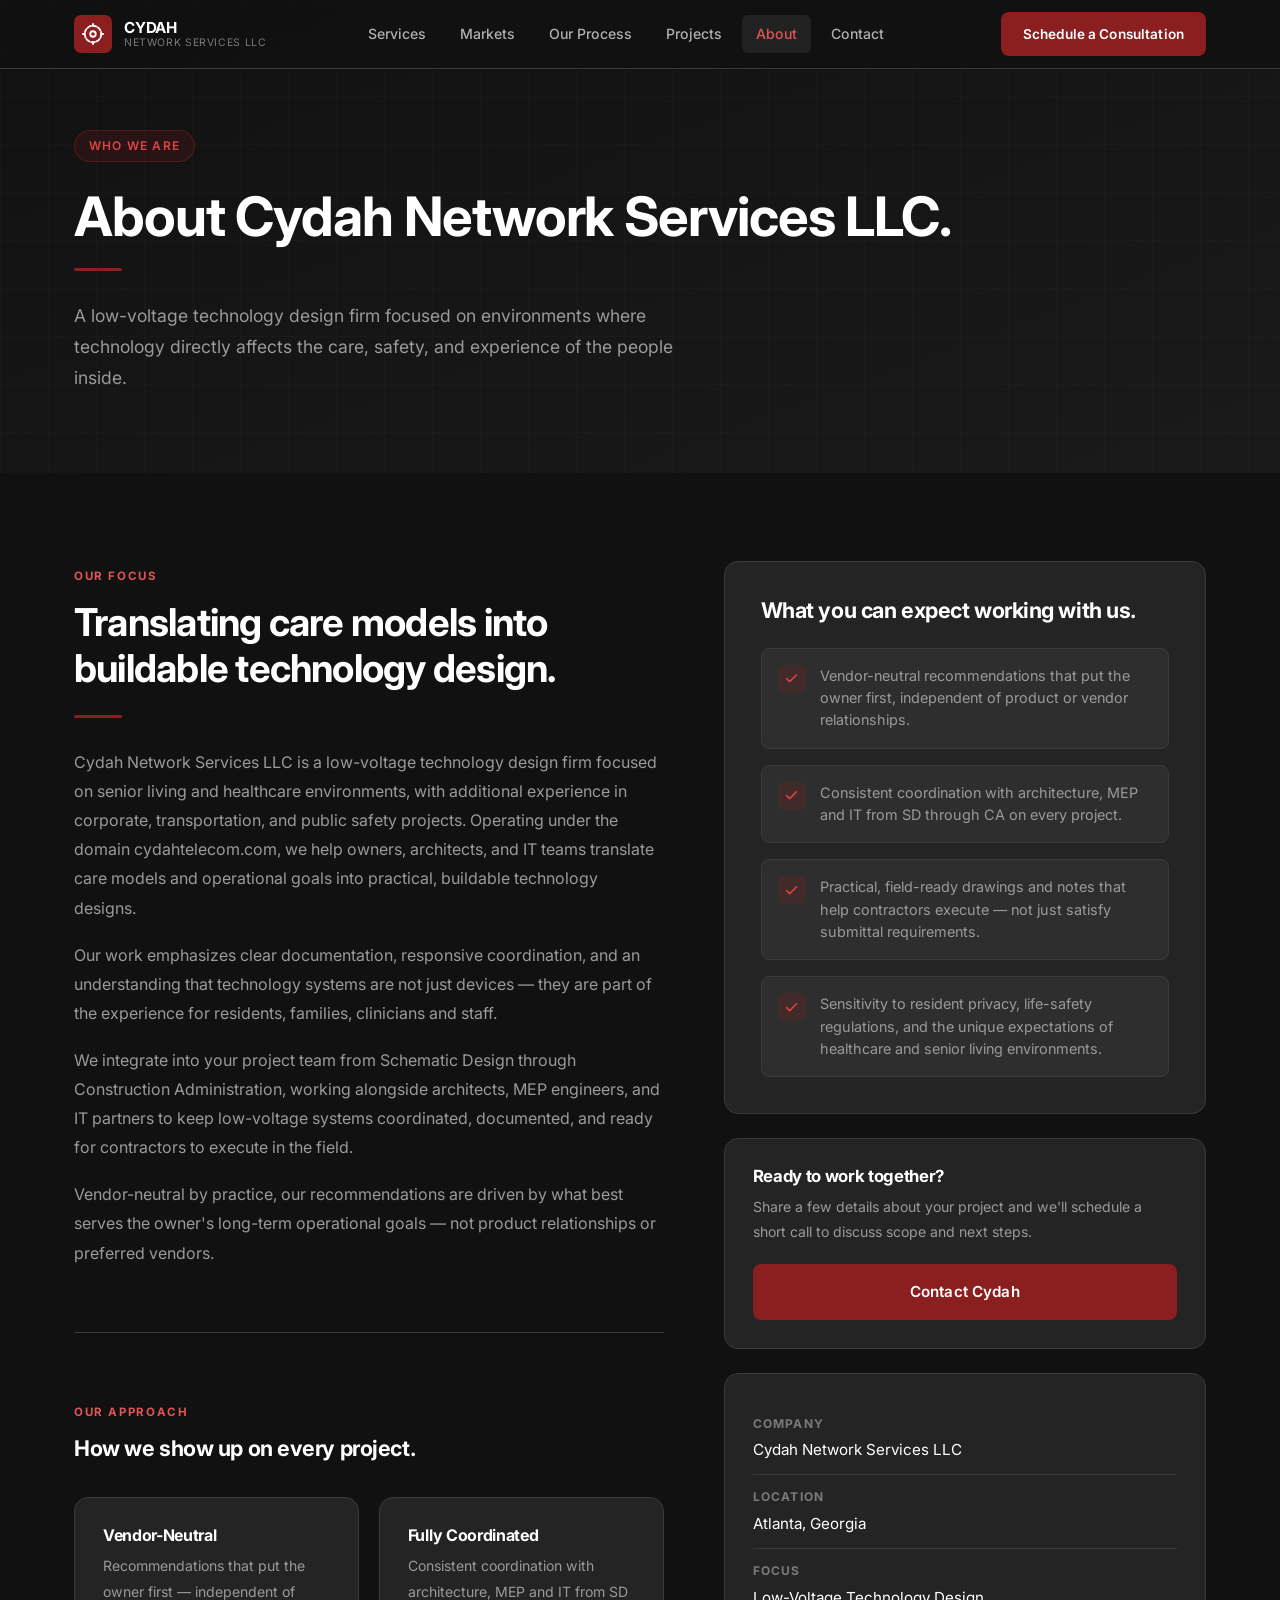
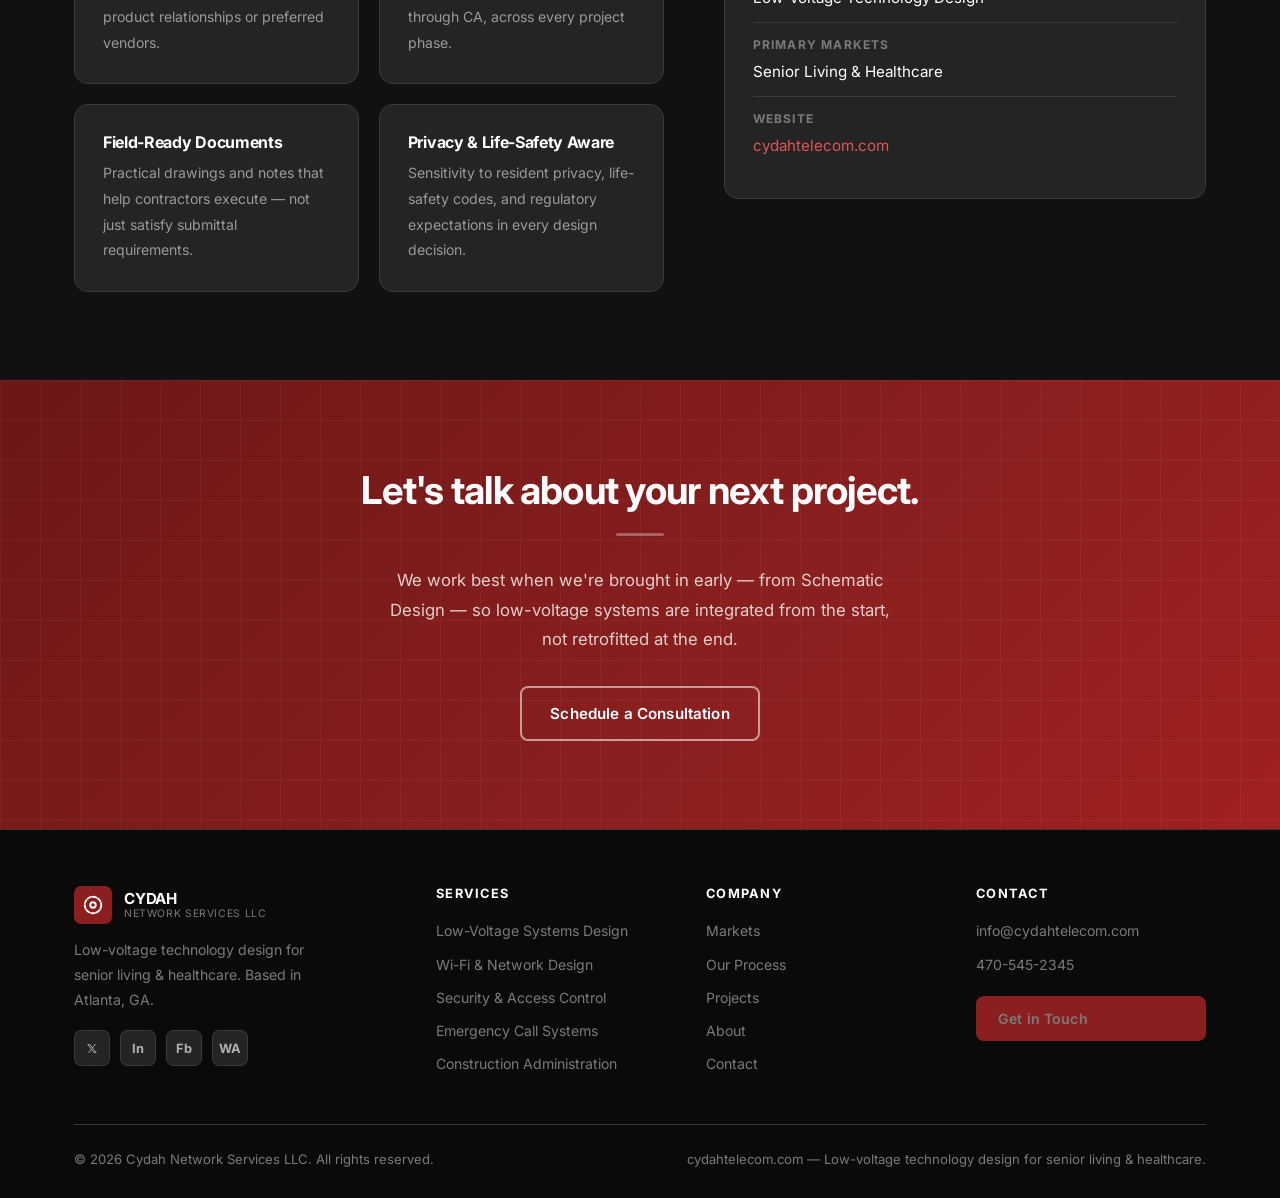
==== about.html @ 2c113356 "about page" ====
<!DOCTYPE html>
<html lang="en">
<head>
  <meta charset="UTF-8" />
  <meta name="viewport" content="width=device-width, initial-scale=1.0" />
  <title>About — Cydah Network Services LLC</title>
  <meta name="description" content="About Cydah Network Services LLC — a low-voltage technology design firm focused on senior living and healthcare environments, based in Atlanta, Georgia." />
  <link rel="preconnect" href="https://fonts.googleapis.com" />
  <link rel="preconnect" href="https://fonts.gstatic.com" crossorigin />
  <link href="https://fonts.googleapis.com/css2?family=Inter:wght@400;500;600;700;800&display=swap" rel="stylesheet" />
  <link rel="stylesheet" href="styles.css" />
  <style>
    .fade-in { opacity: 0; transform: translateY(18px); transition: opacity .55s ease, transform .55s ease; }
    .fade-in.visible { opacity: 1; transform: translateY(0); }
    .about-layout { display: grid; grid-template-columns: 1.1fr 0.9fr; gap: 60px; align-items: flex-start; }
    @media (max-width: 900px) { .about-layout { grid-template-columns: 1fr; gap: 40px; } }
    .about-body p + p { margin-top: 18px; }
    .about-body p { font-size: 1rem; line-height: 1.82; }
    .values-section { margin-top: 64px; padding-top: 64px; border-top: 1px solid var(--border); }
    .values-grid { display: grid; grid-template-columns: repeat(2, 1fr); gap: 20px; margin-top: 36px; }
    @media (max-width: 640px) { .values-grid { grid-template-columns: 1fr; } }
    .value-card {
      background: var(--surface);
      border: 1px solid var(--border);
      border-radius: var(--radius-lg);
      padding: 28px;
      transition: border-color var(--transition);
    }
    .value-card:hover { border-color: rgba(139,31,31,.45); }
    .value-card h4 { color: var(--white); margin-bottom: 8px; font-size: 1rem; }
    .value-card p { font-size: .88rem; }
  </style>
</head>
<body>

<!-- ═══════════════════════════════ NAV ═══════════════════════════════ -->
<nav class="nav">
  <div class="nav-inner">
    <a href="index.html" class="nav-logo">
      <div class="logo-icon">
        <svg viewBox="0 0 24 24" fill="none" stroke="#fff" stroke-width="2" stroke-linecap="round" stroke-linejoin="round">
          <circle cx="12" cy="12" r="3"/>
          <circle cx="12" cy="12" r="9" stroke-dasharray="4 2"/>
          <line x1="12" y1="3" x2="12" y2="1"/>
          <line x1="12" y1="23" x2="12" y2="21"/>
          <line x1="3" y1="12" x2="1" y2="12"/>
          <line x1="23" y1="12" x2="21" y2="12"/>
        </svg>
      </div>
      <div class="logo-text">
        <span class="logo-name">CYDAH</span>
        <span class="logo-sub">Network Services LLC</span>
      </div>
    </a>
    <div class="nav-links">
      <a href="services.html">Services</a>
      <a href="markets.html">Markets</a>
      <a href="process.html">Our Process</a>
      <a href="projects.html">Projects</a>
      <a href="about.html" class="active">About</a>
      <a href="contact.html">Contact</a>
    </div>
    <a href="contact.html" class="btn btn-primary btn-sm nav-cta">Schedule a Consultation</a>
    <button class="hamburger" aria-label="Toggle menu">
      <span></span><span></span><span></span>
    </button>
  </div>
  <div class="mobile-menu">
    <a href="services.html">Services</a>
    <a href="markets.html">Markets</a>
    <a href="process.html">Our Process</a>
    <a href="projects.html">Projects</a>
    <a href="about.html">About</a>
    <a href="contact.html">Contact</a>
    <a href="contact.html" class="btn btn-primary">Schedule a Consultation</a>
  </div>
</nav>

<!-- ═══════════════════════════════ PAGE HERO ═════════════════════════ -->
<section class="page-hero">
  <div class="bg-grid"></div>
  <div class="container">
    <span class="badge">Who We Are</span>
    <h1>About Cydah Network Services LLC.</h1>
    <div class="divider"></div>
    <p>A low-voltage technology design firm focused on environments where technology directly affects the care, safety, and experience of the people inside.</p>
  </div>
</section>

<!-- ═══════════════════════════════ ABOUT CONTENT ════════════════════ -->
<section class="section">
  <div class="container">
    <div class="about-layout">

      <!-- Left: body text -->
      <div class="about-body fade-in">
        <span class="section-label" style="margin-bottom: 14px; display: inline-block;">Our Focus</span>
        <h2 style="color: var(--white); margin-bottom: 24px;">Translating care models into buildable technology design.</h2>
        <div class="divider"></div>
        <p>Cydah Network Services LLC is a low-voltage technology design firm focused on senior living and healthcare environments, with additional experience in corporate, transportation, and public safety projects. Operating under the domain cydahtelecom.com, we help owners, architects, and IT teams translate care models and operational goals into practical, buildable technology designs.</p>
        <p>Our work emphasizes clear documentation, responsive coordination, and an understanding that technology systems are not just devices — they are part of the experience for residents, families, clinicians and staff.</p>
        <p>We integrate into your project team from Schematic Design through Construction Administration, working alongside architects, MEP engineers, and IT partners to keep low-voltage systems coordinated, documented, and ready for contractors to execute in the field.</p>
        <p>Vendor-neutral by practice, our recommendations are driven by what best serves the owner's long-term operational goals — not product relationships or preferred vendors.</p>

        <div class="values-section">
          <span class="section-label" style="display: inline-block; margin-bottom: 14px;">Our Approach</span>
          <h3 style="color: var(--white); margin-bottom: 4px;">How we show up on every project.</h3>
          <div class="values-grid">
            <div class="value-card">
              <h4>Vendor-Neutral</h4>
              <p>Recommendations that put the owner first — independent of product relationships or preferred vendors.</p>
            </div>
            <div class="value-card">
              <h4>Fully Coordinated</h4>
              <p>Consistent coordination with architecture, MEP and IT from SD through CA, across every project phase.</p>
            </div>
            <div class="value-card">
              <h4>Field-Ready Documents</h4>
              <p>Practical drawings and notes that help contractors execute — not just satisfy submittal requirements.</p>
            </div>
            <div class="value-card">
              <h4>Privacy &amp; Life-Safety Aware</h4>
              <p>Sensitivity to resident privacy, life-safety codes, and regulatory expectations in every design decision.</p>
            </div>
          </div>
        </div>
      </div>

      <!-- Right: panel -->
      <div class="fade-in">
        <div class="info-panel">
          <h3>What you can expect working with us.</h3>
          <div class="expect-list">
            <div class="expect-item">
              <div class="check">
                <svg viewBox="0 0 24 24" fill="none" stroke-width="2.5" stroke-linecap="round" stroke-linejoin="round">
                  <polyline points="20 6 9 17 4 12"/>
                </svg>
              </div>
              <p>Vendor-neutral recommendations that put the owner first, independent of product or vendor relationships.</p>
            </div>
            <div class="expect-item">
              <div class="check">
                <svg viewBox="0 0 24 24" fill="none" stroke-width="2.5" stroke-linecap="round" stroke-linejoin="round">
                  <polyline points="20 6 9 17 4 12"/>
                </svg>
              </div>
              <p>Consistent coordination with architecture, MEP and IT from SD through CA on every project.</p>
            </div>
            <div class="expect-item">
              <div class="check">
                <svg viewBox="0 0 24 24" fill="none" stroke-width="2.5" stroke-linecap="round" stroke-linejoin="round">
                  <polyline points="20 6 9 17 4 12"/>
                </svg>
              </div>
              <p>Practical, field-ready drawings and notes that help contractors execute — not just satisfy submittal requirements.</p>
            </div>
            <div class="expect-item">
              <div class="check">
                <svg viewBox="0 0 24 24" fill="none" stroke-width="2.5" stroke-linecap="round" stroke-linejoin="round">
                  <polyline points="20 6 9 17 4 12"/>
                </svg>
              </div>
              <p>Sensitivity to resident privacy, life-safety regulations, and the unique expectations of healthcare and senior living environments.</p>
            </div>
          </div>
        </div>

        <div style="margin-top: 24px; background: var(--surface); border: 1px solid var(--border); border-radius: var(--radius-lg); padding: 28px;">
          <h3 style="color: var(--white); margin-bottom: 8px; font-size: 1.05rem;">Ready to work together?</h3>
          <p style="font-size: .88rem; margin-bottom: 20px;">Share a few details about your project and we'll schedule a short call to discuss scope and next steps.</p>
          <a href="contact.html" class="btn btn-primary" style="width: 100%; justify-content: center;">Contact Cydah</a>
        </div>

        <div style="margin-top: 24px; background: var(--surface); border: 1px solid var(--border); border-radius: var(--radius-lg); padding: 28px;">
          <div class="info-item" style="padding: 12px 0; border-bottom: 1px solid var(--border);">
            <div class="label">Company</div>
            <div class="value">Cydah Network Services LLC</div>
          </div>
          <div class="info-item" style="padding: 12px 0; border-bottom: 1px solid var(--border);">
            <div class="label">Location</div>
            <div class="value">Atlanta, Georgia</div>
          </div>
          <div class="info-item" style="padding: 12px 0; border-bottom: 1px solid var(--border);">
            <div class="label">Focus</div>
            <div class="value">Low-Voltage Technology Design</div>
          </div>
          <div class="info-item" style="padding: 12px 0; border-bottom: 1px solid var(--border);">
            <div class="label">Primary Markets</div>
            <div class="value">Senior Living &amp; Healthcare</div>
          </div>
          <div class="info-item" style="padding: 12px 0;">
            <div class="label">Website</div>
            <div class="value"><a href="https://cydahtelecom.com" style="color: #e05555;">cydahtelecom.com</a></div>
          </div>
        </div>
      </div>

    </div>
  </div>
</section>

<!-- ═══════════════════════════════ CTA BANNER ════════════════════════ -->
<section class="section cta-banner">
  <div class="container text-center">
    <h2>Let's talk about your next project.</h2>
    <div class="divider divider-center" style="background: rgba(255,255,255,.3);"></div>
    <p style="max-width: 520px; margin: 0 auto 32px; font-size: 1.05rem;">We work best when we're brought in early — from Schematic Design — so low-voltage systems are integrated from the start, not retrofitted at the end.</p>
    <a href="contact.html" class="btn btn-outline-red">Schedule a Consultation</a>
  </div>
</section>

<!-- ═══════════════════════════════ FOOTER ════════════════════════════ -->
<footer class="footer">
  <div class="container">
    <div class="footer-grid">
      <div class="footer-brand">
        <a href="index.html" class="nav-logo">
          <div class="logo-icon">
            <svg viewBox="0 0 24 24" fill="none" stroke="#fff" stroke-width="2" stroke-linecap="round" stroke-linejoin="round">
              <circle cx="12" cy="12" r="3"/>
              <circle cx="12" cy="12" r="9" stroke-dasharray="4 2"/>
            </svg>
          </div>
          <div class="logo-text">
            <span class="logo-name">CYDAH</span>
            <span class="logo-sub">Network Services LLC</span>
          </div>
        </a>
        <p>Low-voltage technology design for senior living &amp; healthcare. Based in Atlanta, GA.</p>
        <div class="social-links" style="margin-top: 18px;">
          <a href="#" aria-label="Twitter">&#120143;</a>
          <a href="#" aria-label="Instagram">In</a>
          <a href="#" aria-label="Facebook">Fb</a>
          <a href="https://wa.me/14705452345" aria-label="WhatsApp">WA</a>
        </div>
      </div>
      <div>
        <h4>Services</h4>
        <div class="footer-links">
          <a href="services.html">Low-Voltage Systems Design</a>
          <a href="services.html">Wi-Fi &amp; Network Design</a>
          <a href="services.html">Security &amp; Access Control</a>
          <a href="services.html">Emergency Call Systems</a>
          <a href="services.html">Construction Administration</a>
        </div>
      </div>
      <div>
        <h4>Company</h4>
        <div class="footer-links">
          <a href="markets.html">Markets</a>
          <a href="process.html">Our Process</a>
          <a href="projects.html">Projects</a>
          <a href="about.html">About</a>
          <a href="contact.html">Contact</a>
        </div>
      </div>
      <div>
        <h4>Contact</h4>
        <div class="footer-contact-info">
          <a href="mailto:info@cydahtelecom.com">info@cydahtelecom.com</a>
          <a href="tel:+14705452345">470-545-2345</a>
          <a href="contact.html" class="btn btn-primary btn-sm" style="margin-top: 10px;">Get in Touch</a>
        </div>
      </div>
    </div>
    <div class="footer-bottom">
      <span>&copy; 2026 Cydah Network Services LLC. All rights reserved.</span>
      <span>cydahtelecom.com &mdash; Low-voltage technology design for senior living &amp; healthcare.</span>
    </div>
  </div>
</footer>

<script src="script.js"></script>
</body>
</html>
---- styles.css ----
/* ============================================================
   CYDAH NETWORK SERVICES LLC — Global Styles
   ============================================================ */

:root {
  --red:       #8B1F1F;
  --red-light: #a82424;
  --red-dark:  #6b1717;
  --charcoal:  #1a1a1a;
  --dark:      #111111;
  --mid:       #2e2e2e;
  --surface:   #242424;
  --border:    #3a3a3a;
  --white:     #ffffff;
  --offwhite:  #f5f5f5;
  --gray-100:  #e8e8e8;
  --gray-300:  #b0b0b0;
  --gray-500:  #7a7a7a;
  --text:      #e8e8e8;
  --text-muted:#9a9a9a;
  --radius:    8px;
  --radius-lg: 14px;
  --shadow:    0 4px 24px rgba(0,0,0,.45);
  --shadow-sm: 0 2px 10px rgba(0,0,0,.3);
  --transition: 0.22s ease;
}

*, *::before, *::after { box-sizing: border-box; margin: 0; padding: 0; }

html { scroll-behavior: smooth; }

body {
  font-family: 'Inter', 'Segoe UI', system-ui, -apple-system, sans-serif;
  background: var(--dark);
  color: var(--text);
  line-height: 1.65;
  font-size: 16px;
}

img { max-width: 100%; display: block; }
a { color: inherit; text-decoration: none; }
ul { list-style: none; }

/* ── Typography ─────────────────────────────────────────── */
h1, h2, h3, h4 {
  line-height: 1.18;
  font-weight: 700;
  letter-spacing: -0.02em;
}
h1 { font-size: clamp(2rem, 4.5vw, 3.4rem); }
h2 { font-size: clamp(1.6rem, 3vw, 2.4rem); }
h3 { font-size: clamp(1.1rem, 2vw, 1.35rem); }
h4 { font-size: 1rem; }
p  { color: var(--text-muted); line-height: 1.75; }

/* ── Layout Utilities ───────────────────────────────────── */
.container {
  max-width: 1180px;
  margin: 0 auto;
  padding: 0 24px;
}
.section { padding: 88px 0; }
.section-sm { padding: 56px 0; }

.grid-2 { display: grid; grid-template-columns: 1fr 1fr; gap: 28px; }
.grid-3 { display: grid; grid-template-columns: repeat(3, 1fr); gap: 24px; }
.grid-4 { display: grid; grid-template-columns: repeat(4, 1fr); gap: 24px; }

.text-center { text-align: center; }
.text-red    { color: var(--red-light); }

/* ── Badge / Label ──────────────────────────────────────── */
.badge {
  display: inline-block;
  background: rgba(139,31,31,.18);
  border: 1px solid rgba(139,31,31,.45);
  color: #d44;
  font-size: .75rem;
  font-weight: 600;
  letter-spacing: .1em;
  text-transform: uppercase;
  padding: 5px 14px;
  border-radius: 100px;
  margin-bottom: 22px;
}

/* ── Buttons ────────────────────────────────────────────── */
.btn {
  display: inline-flex;
  align-items: center;
  gap: 8px;
  padding: 13px 28px;
  border-radius: var(--radius);
  font-size: .95rem;
  font-weight: 600;
  letter-spacing: .01em;
  cursor: pointer;
  border: 2px solid transparent;
  transition: all var(--transition);
  white-space: nowrap;
}
.btn-primary {
  background: var(--red);
  color: var(--white);
  border-color: var(--red);
}
.btn-primary:hover {
  background: var(--red-light);
  border-color: var(--red-light);
  transform: translateY(-1px);
}
.btn-outline {
  background: transparent;
  color: var(--white);
  border-color: rgba(255,255,255,.4);
}
.btn-outline:hover {
  border-color: var(--white);
  background: rgba(255,255,255,.06);
  transform: translateY(-1px);
}
.btn-outline-red {
  background: transparent;
  color: var(--white);
  border-color: rgba(255,255,255,.55);
}
.btn-outline-red:hover {
  background: rgba(255,255,255,.1);
  border-color: var(--white);
}
.btn-sm {
  padding: 9px 20px;
  font-size: .85rem;
}

/* ── Navigation ─────────────────────────────────────────── */
.nav {
  position: fixed;
  top: 0; left: 0; right: 0;
  z-index: 1000;
  background: rgba(17,17,17,.95);
  backdrop-filter: blur(14px);
  border-bottom: 1px solid var(--border);
}
.nav-inner {
  display: flex;
  align-items: center;
  justify-content: space-between;
  height: 68px;
  max-width: 1180px;
  margin: 0 auto;
  padding: 0 24px;
}
.nav-logo {
  display: flex;
  align-items: center;
  gap: 12px;
  font-weight: 700;
  font-size: 1.1rem;
  letter-spacing: -0.01em;
  color: var(--white);
}
.nav-logo .logo-icon {
  width: 38px;
  height: 38px;
  background: var(--red);
  border-radius: 7px;
  display: flex;
  align-items: center;
  justify-content: center;
  flex-shrink: 0;
}
.nav-logo .logo-icon svg { width: 22px; height: 22px; }
.nav-logo .logo-text { display: flex; flex-direction: column; line-height: 1.1; }
.nav-logo .logo-name { font-size: .95rem; font-weight: 700; color: var(--white); }
.nav-logo .logo-sub  { font-size: .65rem; font-weight: 400; color: var(--gray-500); letter-spacing: .06em; text-transform: uppercase; }

.nav-links {
  display: flex;
  align-items: center;
  gap: 6px;
}
.nav-links a {
  padding: 7px 14px;
  border-radius: 6px;
  font-size: .88rem;
  font-weight: 500;
  color: var(--gray-300);
  transition: color var(--transition), background var(--transition);
}
.nav-links a:hover,
.nav-links a.active {
  color: var(--white);
  background: rgba(255,255,255,.07);
}
.nav-links a.active { color: #e05555; }

.nav-cta { margin-left: 16px; }

.hamburger {
  display: none;
  flex-direction: column;
  gap: 5px;
  cursor: pointer;
  padding: 6px;
  border-radius: 6px;
  border: none;
  background: transparent;
}
.hamburger span {
  display: block;
  width: 24px;
  height: 2px;
  background: var(--white);
  border-radius: 2px;
  transition: all .3s;
}
.hamburger.open span:nth-child(1) { transform: translateY(7px) rotate(45deg); }
.hamburger.open span:nth-child(2) { opacity: 0; }
.hamburger.open span:nth-child(3) { transform: translateY(-7px) rotate(-45deg); }

.mobile-menu {
  display: none;
  flex-direction: column;
  gap: 4px;
  padding: 16px 24px 20px;
  border-top: 1px solid var(--border);
  background: rgba(17,17,17,.98);
}
.mobile-menu a {
  display: block;
  padding: 11px 14px;
  border-radius: 7px;
  font-size: .95rem;
  font-weight: 500;
  color: var(--gray-300);
  transition: all var(--transition);
}
.mobile-menu a:hover { color: var(--white); background: rgba(255,255,255,.06); }
.mobile-menu .btn { margin-top: 10px; width: 100%; justify-content: center; }
.mobile-menu.open { display: flex; }

/* ── Hero (generic, used across pages) ─────────────────── */
.hero {
  padding-top: 68px;
  background: linear-gradient(165deg, #111 0%, #1c1c1c 55%, #0d0d0d 100%);
  overflow: hidden;
  position: relative;
}
.hero::before {
  content: '';
  position: absolute;
  inset: 0;
  background:
    radial-gradient(ellipse 60% 50% at 70% 40%, rgba(139,31,31,.12) 0%, transparent 70%),
    radial-gradient(ellipse 40% 60% at 10% 80%, rgba(139,31,31,.06) 0%, transparent 60%);
  pointer-events: none;
}

/* ── Grid Pattern Background ────────────────────────────── */
.bg-grid {
  position: absolute;
  inset: 0;
  background-image:
    linear-gradient(rgba(255,255,255,.03) 1px, transparent 1px),
    linear-gradient(90deg, rgba(255,255,255,.03) 1px, transparent 1px);
  background-size: 48px 48px;
  pointer-events: none;
}

/* ── Section Labels ─────────────────────────────────────── */
.section-label {
  display: inline-block;
  font-size: .72rem;
  font-weight: 700;
  letter-spacing: .14em;
  text-transform: uppercase;
  color: #e05555;
  margin-bottom: 14px;
}

/* ── Divider ────────────────────────────────────────────── */
.divider {
  width: 48px;
  height: 3px;
  background: var(--red);
  border-radius: 2px;
  margin: 20px 0 30px;
}
.divider-center { margin: 20px auto 30px; }

/* ── Cards ──────────────────────────────────────────────── */
.card {
  background: var(--surface);
  border: 1px solid var(--border);
  border-radius: var(--radius-lg);
  padding: 32px;
  transition: border-color var(--transition), transform var(--transition), box-shadow var(--transition);
}
.card:hover {
  border-color: rgba(139,31,31,.5);
  transform: translateY(-3px);
  box-shadow: var(--shadow);
}
.card-icon {
  width: 48px;
  height: 48px;
  background: rgba(139,31,31,.15);
  border-radius: 10px;
  display: flex;
  align-items: center;
  justify-content: center;
  margin-bottom: 20px;
}
.card-icon svg { width: 24px; height: 24px; stroke: #d44; }
.card h3 { color: var(--white); margin-bottom: 10px; }
.card p { font-size: .9rem; margin-bottom: 16px; }
.card ul { display: flex; flex-direction: column; gap: 7px; }
.card ul li {
  display: flex;
  align-items: flex-start;
  gap: 9px;
  font-size: .875rem;
  color: var(--text-muted);
}
.card ul li::before {
  content: '';
  width: 6px;
  height: 6px;
  background: var(--red);
  border-radius: 50%;
  flex-shrink: 0;
  margin-top: 7px;
}

/* Light-bg section */
.section-light { background: var(--offwhite); }
.section-light h2 { color: #111; }
.section-light h3 { color: #1a1a1a; }
.section-light p  { color: #555; }
.section-light .card {
  background: var(--white);
  border-color: #ddd;
  box-shadow: 0 2px 12px rgba(0,0,0,.07);
}
.section-light .card:hover { border-color: var(--red); box-shadow: 0 6px 28px rgba(0,0,0,.12); }
.section-light .card ul li { color: #444; }
.section-light .section-label { color: var(--red); }
.section-light .divider { background: var(--red); }

/* ── CTA Banner ─────────────────────────────────────────── */
.cta-banner {
  background: linear-gradient(135deg, var(--red-dark) 0%, var(--red) 60%, #a02020 100%);
  position: relative;
  overflow: hidden;
}
.cta-banner::before {
  content: '';
  position: absolute;
  inset: 0;
  background-image:
    linear-gradient(rgba(255,255,255,.04) 1px, transparent 1px),
    linear-gradient(90deg, rgba(255,255,255,.04) 1px, transparent 1px);
  background-size: 40px 40px;
}
.cta-banner .container { position: relative; }
.cta-banner h2 { color: var(--white); }
.cta-banner p   { color: rgba(255,255,255,.78); }

/* ── Footer ─────────────────────────────────────────────── */
.footer {
  background: #0a0a0a;
  border-top: 1px solid var(--border);
  padding: 56px 0 28px;
}
.footer-grid {
  display: grid;
  grid-template-columns: 1.4fr 1fr 1fr 1fr;
  gap: 40px;
  margin-bottom: 48px;
}
.footer-brand p { font-size: .88rem; color: var(--gray-500); margin-top: 14px; max-width: 260px; }
.footer h4 { color: var(--white); font-size: .8rem; letter-spacing: .1em; text-transform: uppercase; margin-bottom: 18px; }
.footer-links { display: flex; flex-direction: column; gap: 10px; }
.footer-links a { font-size: .88rem; color: var(--gray-500); transition: color var(--transition); }
.footer-links a:hover { color: var(--white); }
.footer-contact-info { display: flex; flex-direction: column; gap: 10px; }
.footer-contact-info a { font-size: .88rem; color: var(--gray-500); transition: color var(--transition); }
.footer-contact-info a:hover { color: var(--white); }
.social-links { display: flex; gap: 10px; margin-top: 4px; }
.social-links a {
  width: 36px; height: 36px;
  background: var(--surface);
  border: 1px solid var(--border);
  border-radius: 7px;
  display: flex; align-items: center; justify-content: center;
  color: var(--gray-300);
  font-size: .8rem;
  font-weight: 700;
  transition: all var(--transition);
}
.social-links a:hover { background: var(--red); border-color: var(--red); color: var(--white); }
.footer-bottom {
  border-top: 1px solid var(--border);
  padding-top: 24px;
  display: flex;
  align-items: center;
  justify-content: space-between;
  font-size: .82rem;
  color: var(--gray-500);
  flex-wrap: wrap;
  gap: 12px;
}

/* ── Page Hero (inner pages) ────────────────────────────── */
.page-hero {
  padding: 130px 0 80px;
  background: linear-gradient(160deg, #111 0%, #1a1a1a 100%);
  position: relative;
  overflow: hidden;
}
.page-hero .bg-grid { opacity: .6; }
.page-hero .container { position: relative; }
.page-hero h1 { color: var(--white); margin-bottom: 18px; }
.page-hero p  { font-size: 1.1rem; max-width: 620px; }

/* ── Number Steps ───────────────────────────────────────── */
.step-num {
  font-size: .72rem;
  font-weight: 700;
  letter-spacing: .14em;
  color: var(--red-light);
  text-transform: uppercase;
  margin-bottom: 12px;
}
.step-card {
  background: var(--surface);
  border: 1px solid var(--border);
  border-radius: var(--radius-lg);
  padding: 36px 32px;
  position: relative;
  transition: border-color var(--transition), transform var(--transition);
}
.step-card:hover { border-color: rgba(139,31,31,.5); transform: translateY(-3px); }
.step-card h3 { color: var(--white); margin-bottom: 12px; }
.step-card p  { font-size: .92rem; }

/* ── Form ───────────────────────────────────────────────── */
.form-group { display: flex; flex-direction: column; gap: 7px; }
.form-group label { font-size: .84rem; font-weight: 600; color: var(--gray-300); letter-spacing: .02em; }
.form-group input,
.form-group select,
.form-group textarea {
  background: var(--surface);
  border: 1px solid var(--border);
  border-radius: var(--radius);
  padding: 12px 16px;
  font-size: .92rem;
  color: var(--white);
  font-family: inherit;
  transition: border-color var(--transition);
  outline: none;
  width: 100%;
}
.form-group input:focus,
.form-group select:focus,
.form-group textarea:focus { border-color: var(--red); }
.form-group select { appearance: none; cursor: pointer; }
.form-group textarea { resize: vertical; min-height: 110px; }
.form-group input::placeholder,
.form-group textarea::placeholder { color: var(--gray-500); }
.form-grid { display: grid; grid-template-columns: 1fr 1fr; gap: 20px; }
.checkbox-group {
  display: flex;
  align-items: flex-start;
  gap: 12px;
  cursor: pointer;
}
.checkbox-group input[type="checkbox"] {
  width: 18px; height: 18px;
  flex-shrink: 0;
  accent-color: var(--red);
  margin-top: 2px;
  cursor: pointer;
}
.checkbox-group span { font-size: .9rem; color: var(--gray-300); }

/* ── Project Cards ──────────────────────────────────────── */
.project-card {
  background: var(--surface);
  border: 1px solid var(--border);
  border-radius: var(--radius-lg);
  overflow: hidden;
  transition: border-color var(--transition), transform var(--transition), box-shadow var(--transition);
}
.project-card:hover { border-color: rgba(139,31,31,.5); transform: translateY(-4px); box-shadow: var(--shadow); }
.project-card-header {
  background: linear-gradient(135deg, var(--mid) 0%, var(--surface) 100%);
  padding: 28px;
  border-bottom: 1px solid var(--border);
  position: relative;
  overflow: hidden;
  min-height: 120px;
  display: flex;
  flex-direction: column;
  justify-content: flex-end;
}
.project-card-header .bg-pattern {
  position: absolute;
  inset: 0;
  background-image: radial-gradient(circle at 20% 20%, rgba(139,31,31,.15) 0%, transparent 50%),
    linear-gradient(rgba(255,255,255,.02) 1px, transparent 1px),
    linear-gradient(90deg, rgba(255,255,255,.02) 1px, transparent 1px);
  background-size: 100% 100%, 32px 32px, 32px 32px;
}
.project-card-header .cat-label {
  position: relative;
  font-size: .72rem;
  font-weight: 700;
  letter-spacing: .1em;
  text-transform: uppercase;
  color: #e05555;
  margin-bottom: 8px;
}
.project-card-header h3 { position: relative; color: var(--white); font-size: 1.05rem; }
.project-card-body { padding: 24px 28px; }
.project-card-body .location { font-size: .82rem; color: var(--gray-500); margin-bottom: 16px; display: flex; align-items: center; gap: 6px; }
.project-card-body ul { display: flex; flex-direction: column; gap: 8px; }
.project-card-body ul li { font-size: .875rem; color: var(--text-muted); display: flex; gap: 9px; align-items: flex-start; }
.project-card-body ul li::before { content: ''; width: 6px; height: 6px; background: var(--red); border-radius: 50%; flex-shrink: 0; margin-top: 7px; }

/* ── Market Sections ────────────────────────────────────── */
.market-block {
  padding: 48px;
  background: var(--surface);
  border: 1px solid var(--border);
  border-radius: var(--radius-lg);
  transition: border-color var(--transition);
}
.market-block:hover { border-color: rgba(139,31,31,.4); }
.market-block h3 { color: var(--white); margin-bottom: 10px; font-size: 1.3rem; }
.market-block .sub { color: var(--text-muted); font-size: .95rem; margin-bottom: 24px; }
.market-block ul { display: flex; flex-direction: column; gap: 10px; }
.market-block ul li { display: flex; align-items: flex-start; gap: 10px; color: var(--text-muted); font-size: .9rem; }
.market-block ul li::before { content: ''; width: 6px; height: 6px; background: var(--red); border-radius: 50%; flex-shrink: 0; margin-top: 7px; }
.market-block .ref { margin-top: 24px; padding-top: 20px; border-top: 1px solid var(--border); font-size: .8rem; color: var(--gray-500); }

/* ── Info Panel (contact sidebar, about sidebar) ─────────── */
.info-panel {
  background: var(--surface);
  border: 1px solid var(--border);
  border-radius: var(--radius-lg);
  padding: 36px;
}
.info-panel h3 { color: var(--white); margin-bottom: 24px; }
.info-item {
  display: flex;
  flex-direction: column;
  gap: 4px;
  padding: 16px 0;
  border-bottom: 1px solid var(--border);
}
.info-item:last-of-type { border-bottom: none; }
.info-item .label { font-size: .75rem; font-weight: 700; letter-spacing: .1em; text-transform: uppercase; color: var(--gray-500); }
.info-item .value { font-size: .95rem; color: var(--white); }
.info-item .value a { color: #e05555; transition: color var(--transition); }
.info-item .value a:hover { color: var(--red-light); }

/* ── Expect list (about page) ───────────────────────────── */
.expect-list { display: flex; flex-direction: column; gap: 16px; }
.expect-item {
  display: flex;
  gap: 14px;
  align-items: flex-start;
  padding: 16px;
  background: var(--mid);
  border-radius: var(--radius);
  border: 1px solid var(--border);
}
.expect-item .check {
  width: 28px; height: 28px;
  background: rgba(139,31,31,.2);
  border-radius: 6px;
  display: flex; align-items: center; justify-content: center;
  flex-shrink: 0;
}
.expect-item .check svg { width: 15px; height: 15px; stroke: #d44; }
.expect-item p { font-size: .9rem; color: var(--text-muted); margin: 0; line-height: 1.55; }

/* ── Stat highlight strip ───────────────────────────────── */
.stat-strip {
  background: var(--surface);
  border-top: 1px solid var(--border);
  border-bottom: 1px solid var(--border);
  padding: 44px 0;
}
.stat-strip .stats-grid {
  display: grid;
  grid-template-columns: repeat(4, 1fr);
  gap: 0;
}
.stat-item {
  text-align: center;
  padding: 20px;
  border-right: 1px solid var(--border);
}
.stat-item:last-child { border-right: none; }
.stat-item .num { font-size: 2.2rem; font-weight: 800; color: var(--white); letter-spacing: -0.04em; }
.stat-item .stat-label { font-size: .82rem; color: var(--gray-500); margin-top: 4px; }

/* ── Hero floating card ─────────────────────────────────── */
.float-card {
  background: #1e1e1e;
  border: 1px solid #3a3a3a;
  border-radius: var(--radius-lg);
  padding: 28px;
  box-shadow: 0 8px 40px rgba(0,0,0,.5);
}
.float-card .card-tag {
  font-size: .7rem;
  font-weight: 700;
  letter-spacing: .12em;
  text-transform: uppercase;
  color: #e05555;
  margin-bottom: 18px;
  display: flex;
  align-items: center;
  gap: 8px;
}
.float-card .card-tag::before {
  content: '';
  width: 8px; height: 8px;
  background: #e05555;
  border-radius: 50%;
  animation: pulse 2s infinite;
}
@keyframes pulse {
  0%,100% { opacity: 1; }
  50% { opacity: .4; }
}
.float-card-cols { display: grid; grid-template-columns: 1fr 1fr; gap: 20px; }
.float-col h4 { font-size: .8rem; color: var(--white); margin-bottom: 12px; padding-bottom: 8px; border-bottom: 1px solid var(--border); }
.float-col ul { display: flex; flex-direction: column; gap: 8px; }
.float-col ul li { font-size: .78rem; color: var(--gray-300); display: flex; gap: 7px; align-items: flex-start; line-height: 1.4; }
.float-col ul li::before { content: '›'; color: #e05555; font-weight: 700; flex-shrink: 0; }
.float-card-footer { margin-top: 18px; padding-top: 16px; border-top: 1px solid var(--border); font-size: .76rem; color: var(--gray-500); line-height: 1.5; }

/* ── Home hero layout ────────────────────────────────────── */
.home-hero-grid {
  display: grid;
  grid-template-columns: 1fr 1fr;
  gap: 60px;
  align-items: center;
  padding: 100px 0 90px;
  position: relative;
}
.home-hero-left { position: relative; }
.home-hero-left h1 { color: var(--white); margin-bottom: 20px; }
.home-hero-left p { font-size: 1.05rem; max-width: 500px; margin-bottom: 12px; }
.hero-note { font-size: .82rem !important; color: var(--gray-500) !important; margin-bottom: 32px !important; }
.hero-ctas { display: flex; gap: 14px; align-items: center; flex-wrap: wrap; }

/* ── Responsive ─────────────────────────────────────────── */
@media (max-width: 1024px) {
  .grid-4 { grid-template-columns: repeat(2, 1fr); }
  .footer-grid { grid-template-columns: 1fr 1fr; gap: 36px; }
  .stat-strip .stats-grid { grid-template-columns: repeat(2, 1fr); }
  .stat-item { border-right: none; border-bottom: 1px solid var(--border); }
  .stat-item:nth-child(2n) { border-right: none; }
}

@media (max-width: 768px) {
  .nav-links, .nav-cta { display: none; }
  .hamburger { display: flex; }
  .grid-2, .grid-3, .grid-4 { grid-template-columns: 1fr; }
  .home-hero-grid { grid-template-columns: 1fr; gap: 40px; padding: 90px 0 60px; }
  .footer-grid { grid-template-columns: 1fr; }
  .form-grid { grid-template-columns: 1fr; }
  .market-block { padding: 28px; }
  .float-card-cols { grid-template-columns: 1fr; }
  .stat-strip .stats-grid { grid-template-columns: repeat(2, 1fr); }
  .section { padding: 60px 0; }
  .footer-bottom { flex-direction: column; text-align: center; }
}

@media (max-width: 480px) {
  .hero-ctas { flex-direction: column; align-items: flex-start; }
  .hero-ctas .btn { width: 100%; justify-content: center; }
  .page-hero { padding: 110px 0 60px; }
  .card { padding: 24px; }
}
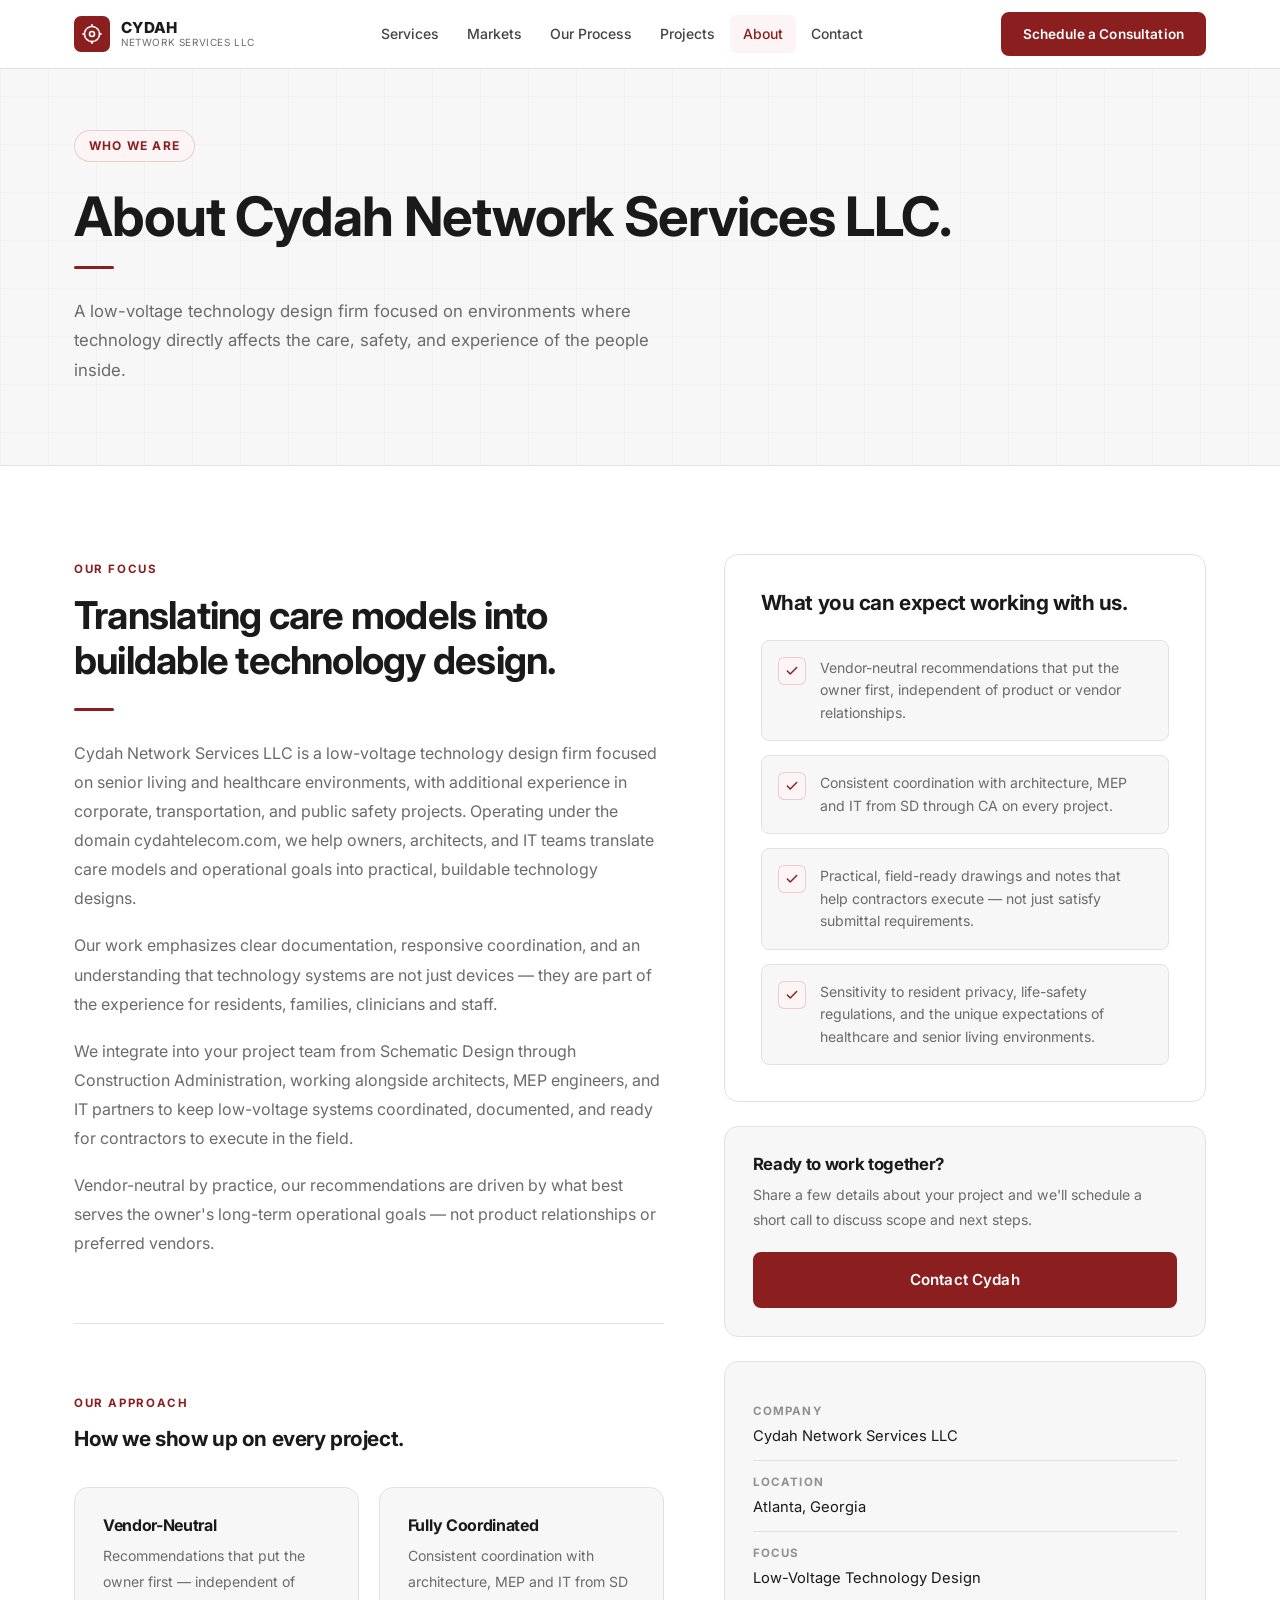
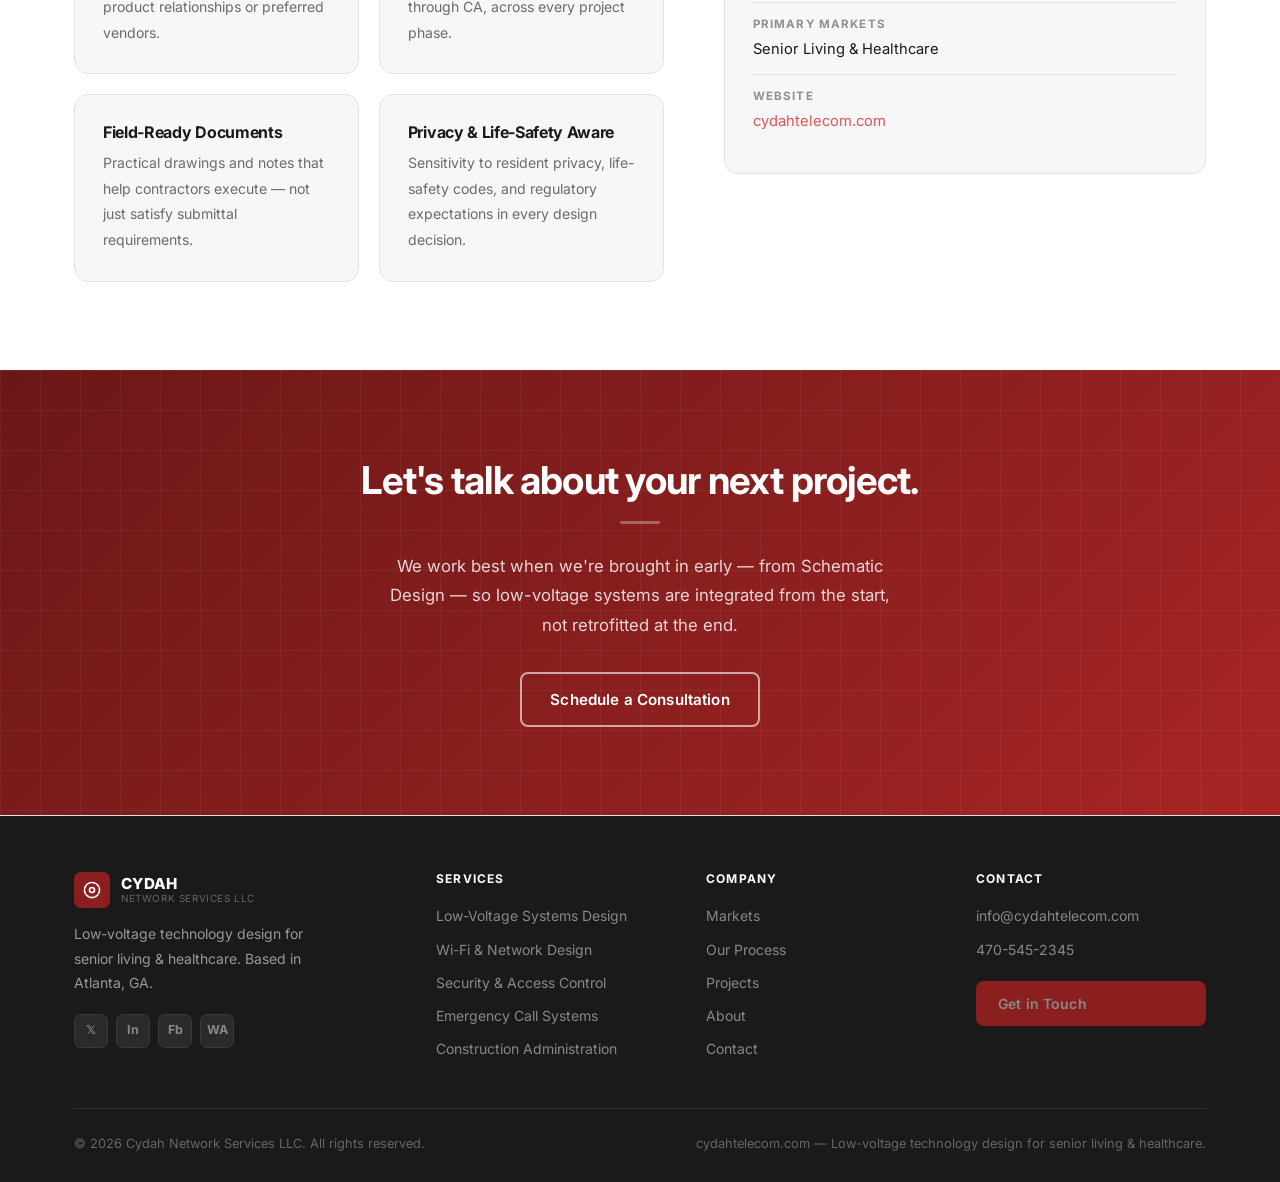
==== commit dfb6afa3: "changing colors on process page" ====
--- a/about.html
+++ b/about.html
@@ -27,7 +27,7 @@
       transition: border-color var(--transition);
     }
     .value-card:hover { border-color: rgba(139,31,31,.45); }
-    .value-card h4 { color: var(--white); margin-bottom: 8px; font-size: 1rem; }
+    .value-card h4 { color: var(--charcoal); margin-bottom: 8px; font-size: 1rem; }
     .value-card p { font-size: .88rem; }
   </style>
 </head>
@@ -95,7 +95,7 @@
       <!-- Left: body text -->
       <div class="about-body fade-in">
         <span class="section-label" style="margin-bottom: 14px; display: inline-block;">Our Focus</span>
-        <h2 style="color: var(--white); margin-bottom: 24px;">Translating care models into buildable technology design.</h2>
+        <h2 style="color: var(--charcoal); margin-bottom: 24px;">Translating care models into buildable technology design.</h2>
         <div class="divider"></div>
         <p>Cydah Network Services LLC is a low-voltage technology design firm focused on senior living and healthcare environments, with additional experience in corporate, transportation, and public safety projects. Operating under the domain cydahtelecom.com, we help owners, architects, and IT teams translate care models and operational goals into practical, buildable technology designs.</p>
         <p>Our work emphasizes clear documentation, responsive coordination, and an understanding that technology systems are not just devices — they are part of the experience for residents, families, clinicians and staff.</p>
@@ -104,7 +104,7 @@
 
         <div class="values-section">
           <span class="section-label" style="display: inline-block; margin-bottom: 14px;">Our Approach</span>
-          <h3 style="color: var(--white); margin-bottom: 4px;">How we show up on every project.</h3>
+          <h3 style="color: var(--charcoal); margin-bottom: 4px;">How we show up on every project.</h3>
           <div class="values-grid">
             <div class="value-card">
               <h4>Vendor-Neutral</h4>
@@ -167,7 +167,7 @@
         </div>
 
         <div style="margin-top: 24px; background: var(--surface); border: 1px solid var(--border); border-radius: var(--radius-lg); padding: 28px;">
-          <h3 style="color: var(--white); margin-bottom: 8px; font-size: 1.05rem;">Ready to work together?</h3>
+          <h3 style="color: var(--charcoal); margin-bottom: 8px; font-size: 1.05rem;">Ready to work together?</h3>
           <p style="font-size: .88rem; margin-bottom: 20px;">Share a few details about your project and we'll schedule a short call to discuss scope and next steps.</p>
           <a href="contact.html" class="btn btn-primary" style="width: 100%; justify-content: center;">Contact Cydah</a>
         </div>
--- a/styles.css
+++ b/styles.css
@@ -1,37 +1,48 @@
 /* ============================================================
-   CYDAH NETWORK SERVICES LLC — Global Styles
+   CYDAH NETWORK SERVICES LLC — Global Styles (Light Theme)
    ============================================================ */
 
 :root {
-  --red:       #8B1F1F;
-  --red-light: #a82424;
-  --red-dark:  #6b1717;
-  --charcoal:  #1a1a1a;
-  --dark:      #111111;
-  --mid:       #2e2e2e;
-  --surface:   #242424;
-  --border:    #3a3a3a;
-  --white:     #ffffff;
-  --offwhite:  #f5f5f5;
-  --gray-100:  #e8e8e8;
-  --gray-300:  #b0b0b0;
-  --gray-500:  #7a7a7a;
-  --text:      #e8e8e8;
-  --text-muted:#9a9a9a;
-  --radius:    8px;
-  --radius-lg: 14px;
-  --shadow:    0 4px 24px rgba(0,0,0,.45);
-  --shadow-sm: 0 2px 10px rgba(0,0,0,.3);
+  --red:        #8B1F1F;
+  --red-light:  #a82424;
+  --red-dark:   #6b1717;
+  --red-bg:     #fdf5f5;
+  --red-border: rgba(139,31,31,.18);
+
+  --black:      #0f0f0f;
+  --charcoal:   #1a1a1a;
+  --mid:        #2e2e2e;
+  --gray-700:   #444444;
+  --gray-500:   #6b6b6b;
+  --gray-400:   #909090;
+  --gray-200:   #d8d8d8;
+  --gray-100:   #efefef;
+  --gray-50:    #f7f7f7;
+
+  --white:      #ffffff;
+  --bg:         #ffffff;
+  --surface:    #f7f7f7;
+  --surface-2:  #f0f0f0;
+  --border:     #e2e2e2;
+  --border-md:  #cccccc;
+
+  --text:       #1a1a1a;
+  --text-muted: #6b6b6b;
+
+  --radius:     8px;
+  --radius-lg:  14px;
+  --shadow:     0 4px 24px rgba(0,0,0,.10);
+  --shadow-sm:  0 2px 10px rgba(0,0,0,.07);
+  --shadow-lg:  0 8px 40px rgba(0,0,0,.13);
   --transition: 0.22s ease;
 }
 
 *, *::before, *::after { box-sizing: border-box; margin: 0; padding: 0; }
-
 html { scroll-behavior: smooth; }
 
 body {
   font-family: 'Inter', 'Segoe UI', system-ui, -apple-system, sans-serif;
-  background: var(--dark);
+  background: var(--bg);
   color: var(--text);
   line-height: 1.65;
   font-size: 16px;
@@ -46,10 +57,11 @@
   line-height: 1.18;
   font-weight: 700;
   letter-spacing: -0.02em;
+  color: var(--charcoal);
 }
 h1 { font-size: clamp(2rem, 4.5vw, 3.4rem); }
 h2 { font-size: clamp(1.6rem, 3vw, 2.4rem); }
-h3 { font-size: clamp(1.1rem, 2vw, 1.35rem); }
+h3 { font-size: clamp(1.05rem, 2vw, 1.3rem); }
 h4 { font-size: 1rem; }
 p  { color: var(--text-muted); line-height: 1.75; }
 
@@ -59,7 +71,7 @@
   margin: 0 auto;
   padding: 0 24px;
 }
-.section { padding: 88px 0; }
+.section    { padding: 88px 0; }
 .section-sm { padding: 56px 0; }
 
 .grid-2 { display: grid; grid-template-columns: 1fr 1fr; gap: 28px; }
@@ -67,16 +79,16 @@
 .grid-4 { display: grid; grid-template-columns: repeat(4, 1fr); gap: 24px; }
 
 .text-center { text-align: center; }
-.text-red    { color: var(--red-light); }
+.text-red    { color: var(--red); }
 
 /* ── Badge / Label ──────────────────────────────────────── */
 .badge {
   display: inline-block;
-  background: rgba(139,31,31,.18);
-  border: 1px solid rgba(139,31,31,.45);
-  color: #d44;
+  background: var(--red-bg);
+  border: 1px solid var(--red-border);
+  color: var(--red);
   font-size: .75rem;
-  font-weight: 600;
+  font-weight: 700;
   letter-spacing: .1em;
   text-transform: uppercase;
   padding: 5px 14px;
@@ -108,38 +120,36 @@
   background: var(--red-light);
   border-color: var(--red-light);
   transform: translateY(-1px);
+  box-shadow: 0 4px 14px rgba(139,31,31,.25);
 }
 .btn-outline {
   background: transparent;
-  color: var(--white);
-  border-color: rgba(255,255,255,.4);
+  color: var(--charcoal);
+  border-color: var(--border-md);
 }
 .btn-outline:hover {
-  border-color: var(--white);
-  background: rgba(255,255,255,.06);
+  border-color: var(--charcoal);
+  background: var(--gray-50);
   transform: translateY(-1px);
 }
 .btn-outline-red {
   background: transparent;
   color: var(--white);
-  border-color: rgba(255,255,255,.55);
+  border-color: rgba(255,255,255,.6);
 }
 .btn-outline-red:hover {
-  background: rgba(255,255,255,.1);
+  background: rgba(255,255,255,.12);
   border-color: var(--white);
 }
-.btn-sm {
-  padding: 9px 20px;
-  font-size: .85rem;
-}
+.btn-sm { padding: 9px 20px; font-size: .85rem; }
 
 /* ── Navigation ─────────────────────────────────────────── */
 .nav {
   position: fixed;
   top: 0; left: 0; right: 0;
   z-index: 1000;
-  background: rgba(17,17,17,.95);
-  backdrop-filter: blur(14px);
+  background: rgba(255,255,255,.96);
+  backdrop-filter: blur(12px);
   border-bottom: 1px solid var(--border);
 }
 .nav-inner {
@@ -154,48 +164,39 @@
 .nav-logo {
   display: flex;
   align-items: center;
-  gap: 12px;
+  gap: 11px;
   font-weight: 700;
-  font-size: 1.1rem;
-  letter-spacing: -0.01em;
-  color: var(--white);
+  color: var(--charcoal);
 }
 .nav-logo .logo-icon {
-  width: 38px;
-  height: 38px;
+  width: 36px; height: 36px;
   background: var(--red);
   border-radius: 7px;
+  display: flex; align-items: center; justify-content: center;
+  flex-shrink: 0;
+}
+.nav-logo .logo-icon svg { width: 20px; height: 20px; }
+.nav-logo .logo-text { display: flex; flex-direction: column; line-height: 1.1; }
+.nav-logo .logo-name { font-size: .95rem; font-weight: 800; color: var(--charcoal); letter-spacing: .02em; }
+.nav-logo .logo-sub  { font-size: .62rem; font-weight: 400; color: var(--gray-500); letter-spacing: .06em; text-transform: uppercase; }
+
+.nav-links {
   display: flex;
   align-items: center;
-  justify-content: center;
-  flex-shrink: 0;
-}
-.nav-logo .logo-icon svg { width: 22px; height: 22px; }
-.nav-logo .logo-text { display: flex; flex-direction: column; line-height: 1.1; }
-.nav-logo .logo-name { font-size: .95rem; font-weight: 700; color: var(--white); }
-.nav-logo .logo-sub  { font-size: .65rem; font-weight: 400; color: var(--gray-500); letter-spacing: .06em; text-transform: uppercase; }
-
-.nav-links {
-  display: flex;
-  align-items: center;
-  gap: 6px;
+  gap: 2px;
 }
 .nav-links a {
-  padding: 7px 14px;
+  padding: 7px 13px;
   border-radius: 6px;
-  font-size: .88rem;
+  font-size: .875rem;
   font-weight: 500;
-  color: var(--gray-300);
+  color: var(--gray-700);
   transition: color var(--transition), background var(--transition);
 }
-.nav-links a:hover,
-.nav-links a.active {
-  color: var(--white);
-  background: rgba(255,255,255,.07);
-}
-.nav-links a.active { color: #e05555; }
-
-.nav-cta { margin-left: 16px; }
+.nav-links a:hover { color: var(--charcoal); background: var(--gray-100); }
+.nav-links a.active { color: var(--red); background: var(--red-bg); }
+
+.nav-cta { margin-left: 12px; }
 
 .hamburger {
   display: none;
@@ -209,9 +210,9 @@
 }
 .hamburger span {
   display: block;
-  width: 24px;
+  width: 22px;
   height: 2px;
-  background: var(--white);
+  background: var(--charcoal);
   border-radius: 2px;
   transition: all .3s;
 }
@@ -222,28 +223,28 @@
 .mobile-menu {
   display: none;
   flex-direction: column;
-  gap: 4px;
-  padding: 16px 24px 20px;
+  gap: 3px;
+  padding: 14px 24px 20px;
   border-top: 1px solid var(--border);
-  background: rgba(17,17,17,.98);
+  background: var(--white);
 }
 .mobile-menu a {
   display: block;
-  padding: 11px 14px;
+  padding: 10px 13px;
   border-radius: 7px;
   font-size: .95rem;
   font-weight: 500;
-  color: var(--gray-300);
+  color: var(--gray-700);
   transition: all var(--transition);
 }
-.mobile-menu a:hover { color: var(--white); background: rgba(255,255,255,.06); }
+.mobile-menu a:hover { color: var(--charcoal); background: var(--gray-100); }
 .mobile-menu .btn { margin-top: 10px; width: 100%; justify-content: center; }
 .mobile-menu.open { display: flex; }
 
-/* ── Hero (generic, used across pages) ─────────────────── */
+/* ── Hero ───────────────────────────────────────────────── */
 .hero {
   padding-top: 68px;
-  background: linear-gradient(165deg, #111 0%, #1c1c1c 55%, #0d0d0d 100%);
+  background: var(--white);
   overflow: hidden;
   position: relative;
 }
@@ -252,8 +253,8 @@
   position: absolute;
   inset: 0;
   background:
-    radial-gradient(ellipse 60% 50% at 70% 40%, rgba(139,31,31,.12) 0%, transparent 70%),
-    radial-gradient(ellipse 40% 60% at 10% 80%, rgba(139,31,31,.06) 0%, transparent 60%);
+    radial-gradient(ellipse 55% 50% at 75% 35%, rgba(139,31,31,.05) 0%, transparent 65%),
+    radial-gradient(ellipse 35% 50% at 5% 85%, rgba(139,31,31,.03) 0%, transparent 60%);
   pointer-events: none;
 }
 
@@ -262,59 +263,57 @@
   position: absolute;
   inset: 0;
   background-image:
-    linear-gradient(rgba(255,255,255,.03) 1px, transparent 1px),
-    linear-gradient(90deg, rgba(255,255,255,.03) 1px, transparent 1px);
+    linear-gradient(rgba(0,0,0,.04) 1px, transparent 1px),
+    linear-gradient(90deg, rgba(0,0,0,.04) 1px, transparent 1px);
   background-size: 48px 48px;
   pointer-events: none;
 }
 
-/* ── Section Labels ─────────────────────────────────────── */
+/* ── Section Label ──────────────────────────────────────── */
 .section-label {
   display: inline-block;
   font-size: .72rem;
   font-weight: 700;
   letter-spacing: .14em;
   text-transform: uppercase;
-  color: #e05555;
+  color: var(--red);
   margin-bottom: 14px;
 }
 
 /* ── Divider ────────────────────────────────────────────── */
 .divider {
-  width: 48px;
+  width: 40px;
   height: 3px;
   background: var(--red);
   border-radius: 2px;
-  margin: 20px 0 30px;
-}
-.divider-center { margin: 20px auto 30px; }
+  margin: 18px 0 28px;
+}
+.divider-center { margin: 18px auto 28px; }
 
 /* ── Cards ──────────────────────────────────────────────── */
 .card {
-  background: var(--surface);
+  background: var(--white);
   border: 1px solid var(--border);
   border-radius: var(--radius-lg);
   padding: 32px;
   transition: border-color var(--transition), transform var(--transition), box-shadow var(--transition);
 }
 .card:hover {
-  border-color: rgba(139,31,31,.5);
+  border-color: var(--red);
   transform: translateY(-3px);
-  box-shadow: var(--shadow);
+  box-shadow: var(--shadow-lg);
 }
 .card-icon {
-  width: 48px;
-  height: 48px;
-  background: rgba(139,31,31,.15);
+  width: 46px; height: 46px;
+  background: var(--red-bg);
   border-radius: 10px;
-  display: flex;
-  align-items: center;
-  justify-content: center;
-  margin-bottom: 20px;
-}
-.card-icon svg { width: 24px; height: 24px; stroke: #d44; }
-.card h3 { color: var(--white); margin-bottom: 10px; }
-.card p { font-size: .9rem; margin-bottom: 16px; }
+  display: flex; align-items: center; justify-content: center;
+  margin-bottom: 18px;
+  border: 1px solid var(--red-border);
+}
+.card-icon svg { width: 22px; height: 22px; stroke: var(--red); }
+.card h3 { color: var(--charcoal); margin-bottom: 9px; }
+.card p  { font-size: .9rem; margin-bottom: 16px; }
 .card ul { display: flex; flex-direction: column; gap: 7px; }
 .card ul li {
   display: flex;
@@ -325,32 +324,23 @@
 }
 .card ul li::before {
   content: '';
-  width: 6px;
-  height: 6px;
+  width: 5px; height: 5px;
   background: var(--red);
   border-radius: 50%;
   flex-shrink: 0;
-  margin-top: 7px;
-}
-
-/* Light-bg section */
-.section-light { background: var(--offwhite); }
-.section-light h2 { color: #111; }
-.section-light h3 { color: #1a1a1a; }
-.section-light p  { color: #555; }
-.section-light .card {
-  background: var(--white);
-  border-color: #ddd;
-  box-shadow: 0 2px 12px rgba(0,0,0,.07);
-}
-.section-light .card:hover { border-color: var(--red); box-shadow: 0 6px 28px rgba(0,0,0,.12); }
-.section-light .card ul li { color: #444; }
-.section-light .section-label { color: var(--red); }
-.section-light .divider { background: var(--red); }
+  margin-top: 8px;
+}
+
+/* ── Alternate section background ───────────────────────── */
+.section-alt {
+  background: var(--surface);
+  border-top: 1px solid var(--border);
+  border-bottom: 1px solid var(--border);
+}
 
 /* ── CTA Banner ─────────────────────────────────────────── */
 .cta-banner {
-  background: linear-gradient(135deg, var(--red-dark) 0%, var(--red) 60%, #a02020 100%);
+  background: linear-gradient(135deg, var(--red-dark) 0%, var(--red) 55%, var(--red-light) 100%);
   position: relative;
   overflow: hidden;
 }
@@ -359,17 +349,17 @@
   position: absolute;
   inset: 0;
   background-image:
-    linear-gradient(rgba(255,255,255,.04) 1px, transparent 1px),
-    linear-gradient(90deg, rgba(255,255,255,.04) 1px, transparent 1px);
+    linear-gradient(rgba(255,255,255,.05) 1px, transparent 1px),
+    linear-gradient(90deg, rgba(255,255,255,.05) 1px, transparent 1px);
   background-size: 40px 40px;
 }
 .cta-banner .container { position: relative; }
 .cta-banner h2 { color: var(--white); }
-.cta-banner p   { color: rgba(255,255,255,.78); }
+.cta-banner p  { color: rgba(255,255,255,.82); }
 
 /* ── Footer ─────────────────────────────────────────────── */
 .footer {
-  background: #0a0a0a;
+  background: var(--charcoal);
   border-top: 1px solid var(--border);
   padding: 56px 0 28px;
 }
@@ -379,35 +369,37 @@
   gap: 40px;
   margin-bottom: 48px;
 }
-.footer-brand p { font-size: .88rem; color: var(--gray-500); margin-top: 14px; max-width: 260px; }
-.footer h4 { color: var(--white); font-size: .8rem; letter-spacing: .1em; text-transform: uppercase; margin-bottom: 18px; }
+.footer-brand p { font-size: .875rem; color: #999; margin-top: 14px; max-width: 260px; }
+.footer h4 { color: var(--white); font-size: .75rem; letter-spacing: .1em; text-transform: uppercase; margin-bottom: 18px; }
 .footer-links { display: flex; flex-direction: column; gap: 10px; }
-.footer-links a { font-size: .88rem; color: var(--gray-500); transition: color var(--transition); }
+.footer-links a { font-size: .875rem; color: #888; transition: color var(--transition); }
 .footer-links a:hover { color: var(--white); }
 .footer-contact-info { display: flex; flex-direction: column; gap: 10px; }
-.footer-contact-info a { font-size: .88rem; color: var(--gray-500); transition: color var(--transition); }
+.footer-contact-info a { font-size: .875rem; color: #888; transition: color var(--transition); }
 .footer-contact-info a:hover { color: var(--white); }
-.social-links { display: flex; gap: 10px; margin-top: 4px; }
+.social-links { display: flex; gap: 8px; margin-top: 4px; }
 .social-links a {
-  width: 36px; height: 36px;
-  background: var(--surface);
-  border: 1px solid var(--border);
+  width: 34px; height: 34px;
+  background: #2a2a2a;
+  border: 1px solid #3a3a3a;
   border-radius: 7px;
   display: flex; align-items: center; justify-content: center;
-  color: var(--gray-300);
-  font-size: .8rem;
+  color: #888;
+  font-size: .78rem;
   font-weight: 700;
   transition: all var(--transition);
 }
 .social-links a:hover { background: var(--red); border-color: var(--red); color: var(--white); }
+.footer .nav-logo .logo-name { color: var(--white); }
+.footer .nav-logo .logo-sub  { color: #666; }
 .footer-bottom {
-  border-top: 1px solid var(--border);
+  border-top: 1px solid #2e2e2e;
   padding-top: 24px;
   display: flex;
   align-items: center;
   justify-content: space-between;
-  font-size: .82rem;
-  color: var(--gray-500);
+  font-size: .8rem;
+  color: #666;
   flex-wrap: wrap;
   gap: 12px;
 }
@@ -415,60 +407,62 @@
 /* ── Page Hero (inner pages) ────────────────────────────── */
 .page-hero {
   padding: 130px 0 80px;
-  background: linear-gradient(160deg, #111 0%, #1a1a1a 100%);
+  background: var(--surface);
+  border-bottom: 1px solid var(--border);
   position: relative;
   overflow: hidden;
 }
-.page-hero .bg-grid { opacity: .6; }
+.page-hero .bg-grid { opacity: .5; }
 .page-hero .container { position: relative; }
-.page-hero h1 { color: var(--white); margin-bottom: 18px; }
-.page-hero p  { font-size: 1.1rem; max-width: 620px; }
-
-/* ── Number Steps ───────────────────────────────────────── */
+.page-hero h1 { color: var(--charcoal); margin-bottom: 18px; }
+.page-hero p  { font-size: 1.05rem; max-width: 600px; }
+
+/* ── Number Step Cards ──────────────────────────────────── */
 .step-num {
-  font-size: .72rem;
+  font-size: .7rem;
   font-weight: 700;
   letter-spacing: .14em;
-  color: var(--red-light);
+  color: var(--red);
   text-transform: uppercase;
   margin-bottom: 12px;
 }
 .step-card {
-  background: var(--surface);
+  background: var(--white);
   border: 1px solid var(--border);
   border-radius: var(--radius-lg);
   padding: 36px 32px;
-  position: relative;
-  transition: border-color var(--transition), transform var(--transition);
-}
-.step-card:hover { border-color: rgba(139,31,31,.5); transform: translateY(-3px); }
-.step-card h3 { color: var(--white); margin-bottom: 12px; }
-.step-card p  { font-size: .92rem; }
+  transition: border-color var(--transition), transform var(--transition), box-shadow var(--transition);
+}
+.step-card:hover { border-color: var(--red); transform: translateY(-3px); box-shadow: var(--shadow); }
+.step-card h3 { color: var(--charcoal); margin-bottom: 12px; }
 
 /* ── Form ───────────────────────────────────────────────── */
-.form-group { display: flex; flex-direction: column; gap: 7px; }
-.form-group label { font-size: .84rem; font-weight: 600; color: var(--gray-300); letter-spacing: .02em; }
+.form-group { display: flex; flex-direction: column; gap: 6px; }
+.form-group label { font-size: .82rem; font-weight: 600; color: var(--charcoal); letter-spacing: .01em; }
 .form-group input,
 .form-group select,
 .form-group textarea {
-  background: var(--surface);
-  border: 1px solid var(--border);
+  background: var(--white);
+  border: 1px solid var(--border-md);
   border-radius: var(--radius);
   padding: 12px 16px;
   font-size: .92rem;
-  color: var(--white);
+  color: var(--charcoal);
   font-family: inherit;
-  transition: border-color var(--transition);
+  transition: border-color var(--transition), box-shadow var(--transition);
   outline: none;
   width: 100%;
 }
 .form-group input:focus,
 .form-group select:focus,
-.form-group textarea:focus { border-color: var(--red); }
+.form-group textarea:focus {
+  border-color: var(--red);
+  box-shadow: 0 0 0 3px rgba(139,31,31,.08);
+}
 .form-group select { appearance: none; cursor: pointer; }
 .form-group textarea { resize: vertical; min-height: 110px; }
 .form-group input::placeholder,
-.form-group textarea::placeholder { color: var(--gray-500); }
+.form-group textarea::placeholder { color: var(--gray-400); }
 .form-grid { display: grid; grid-template-columns: 1fr 1fr; gap: 20px; }
 .checkbox-group {
   display: flex;
@@ -477,25 +471,25 @@
   cursor: pointer;
 }
 .checkbox-group input[type="checkbox"] {
-  width: 18px; height: 18px;
+  width: 17px; height: 17px;
   flex-shrink: 0;
   accent-color: var(--red);
   margin-top: 2px;
   cursor: pointer;
 }
-.checkbox-group span { font-size: .9rem; color: var(--gray-300); }
+.checkbox-group span { font-size: .9rem; color: var(--gray-700); }
 
 /* ── Project Cards ──────────────────────────────────────── */
 .project-card {
-  background: var(--surface);
+  background: var(--white);
   border: 1px solid var(--border);
   border-radius: var(--radius-lg);
   overflow: hidden;
   transition: border-color var(--transition), transform var(--transition), box-shadow var(--transition);
 }
-.project-card:hover { border-color: rgba(139,31,31,.5); transform: translateY(-4px); box-shadow: var(--shadow); }
+.project-card:hover { border-color: var(--red); transform: translateY(-4px); box-shadow: var(--shadow-lg); }
 .project-card-header {
-  background: linear-gradient(135deg, var(--mid) 0%, var(--surface) 100%);
+  background: var(--surface);
   padding: 28px;
   border-bottom: 1px solid var(--border);
   position: relative;
@@ -508,86 +502,88 @@
 .project-card-header .bg-pattern {
   position: absolute;
   inset: 0;
-  background-image: radial-gradient(circle at 20% 20%, rgba(139,31,31,.15) 0%, transparent 50%),
-    linear-gradient(rgba(255,255,255,.02) 1px, transparent 1px),
-    linear-gradient(90deg, rgba(255,255,255,.02) 1px, transparent 1px);
-  background-size: 100% 100%, 32px 32px, 32px 32px;
+  background-image:
+    radial-gradient(circle at 15% 15%, rgba(139,31,31,.06) 0%, transparent 50%),
+    linear-gradient(rgba(0,0,0,.025) 1px, transparent 1px),
+    linear-gradient(90deg, rgba(0,0,0,.025) 1px, transparent 1px);
+  background-size: 100% 100%, 30px 30px, 30px 30px;
 }
 .project-card-header .cat-label {
   position: relative;
-  font-size: .72rem;
+  font-size: .7rem;
   font-weight: 700;
   letter-spacing: .1em;
   text-transform: uppercase;
-  color: #e05555;
+  color: var(--red);
   margin-bottom: 8px;
 }
-.project-card-header h3 { position: relative; color: var(--white); font-size: 1.05rem; }
+.project-card-header h3 { position: relative; color: var(--charcoal); font-size: 1.05rem; }
 .project-card-body { padding: 24px 28px; }
-.project-card-body .location { font-size: .82rem; color: var(--gray-500); margin-bottom: 16px; display: flex; align-items: center; gap: 6px; }
+.project-card-body .location { font-size: .8rem; color: var(--gray-500); margin-bottom: 16px; display: flex; align-items: center; gap: 6px; }
 .project-card-body ul { display: flex; flex-direction: column; gap: 8px; }
 .project-card-body ul li { font-size: .875rem; color: var(--text-muted); display: flex; gap: 9px; align-items: flex-start; }
-.project-card-body ul li::before { content: ''; width: 6px; height: 6px; background: var(--red); border-radius: 50%; flex-shrink: 0; margin-top: 7px; }
-
-/* ── Market Sections ────────────────────────────────────── */
+.project-card-body ul li::before { content: ''; width: 5px; height: 5px; background: var(--red); border-radius: 50%; flex-shrink: 0; margin-top: 8px; }
+
+/* ── Market Blocks ──────────────────────────────────────── */
 .market-block {
-  padding: 48px;
-  background: var(--surface);
-  border: 1px solid var(--border);
-  border-radius: var(--radius-lg);
-  transition: border-color var(--transition);
-}
-.market-block:hover { border-color: rgba(139,31,31,.4); }
-.market-block h3 { color: var(--white); margin-bottom: 10px; font-size: 1.3rem; }
+  padding: 44px 48px;
+  background: var(--white);
+  border: 1px solid var(--border);
+  border-radius: var(--radius-lg);
+  transition: border-color var(--transition), box-shadow var(--transition);
+}
+.market-block:hover { border-color: var(--red); box-shadow: var(--shadow); }
+.market-block h3 { color: var(--charcoal); margin-bottom: 8px; font-size: 1.3rem; }
 .market-block .sub { color: var(--text-muted); font-size: .95rem; margin-bottom: 24px; }
 .market-block ul { display: flex; flex-direction: column; gap: 10px; }
 .market-block ul li { display: flex; align-items: flex-start; gap: 10px; color: var(--text-muted); font-size: .9rem; }
-.market-block ul li::before { content: ''; width: 6px; height: 6px; background: var(--red); border-radius: 50%; flex-shrink: 0; margin-top: 7px; }
+.market-block ul li::before { content: ''; width: 5px; height: 5px; background: var(--red); border-radius: 50%; flex-shrink: 0; margin-top: 8px; }
 .market-block .ref { margin-top: 24px; padding-top: 20px; border-top: 1px solid var(--border); font-size: .8rem; color: var(--gray-500); }
 
-/* ── Info Panel (contact sidebar, about sidebar) ─────────── */
+/* ── Info Panel ─────────────────────────────────────────── */
 .info-panel {
-  background: var(--surface);
+  background: var(--white);
   border: 1px solid var(--border);
   border-radius: var(--radius-lg);
   padding: 36px;
 }
-.info-panel h3 { color: var(--white); margin-bottom: 24px; }
+.info-panel h3 { color: var(--charcoal); margin-bottom: 24px; }
 .info-item {
   display: flex;
   flex-direction: column;
-  gap: 4px;
-  padding: 16px 0;
+  gap: 3px;
+  padding: 14px 0;
   border-bottom: 1px solid var(--border);
 }
 .info-item:last-of-type { border-bottom: none; }
-.info-item .label { font-size: .75rem; font-weight: 700; letter-spacing: .1em; text-transform: uppercase; color: var(--gray-500); }
-.info-item .value { font-size: .95rem; color: var(--white); }
-.info-item .value a { color: #e05555; transition: color var(--transition); }
+.info-item .label { font-size: .72rem; font-weight: 700; letter-spacing: .1em; text-transform: uppercase; color: var(--gray-400); }
+.info-item .value { font-size: .92rem; color: var(--charcoal); }
+.info-item .value a { color: var(--red); transition: color var(--transition); }
 .info-item .value a:hover { color: var(--red-light); }
 
-/* ── Expect list (about page) ───────────────────────────── */
-.expect-list { display: flex; flex-direction: column; gap: 16px; }
+/* ── Expect list ────────────────────────────────────────── */
+.expect-list { display: flex; flex-direction: column; gap: 14px; }
 .expect-item {
   display: flex;
   gap: 14px;
   align-items: flex-start;
   padding: 16px;
-  background: var(--mid);
+  background: var(--surface);
   border-radius: var(--radius);
   border: 1px solid var(--border);
 }
 .expect-item .check {
   width: 28px; height: 28px;
-  background: rgba(139,31,31,.2);
+  background: var(--red-bg);
   border-radius: 6px;
   display: flex; align-items: center; justify-content: center;
   flex-shrink: 0;
-}
-.expect-item .check svg { width: 15px; height: 15px; stroke: #d44; }
-.expect-item p { font-size: .9rem; color: var(--text-muted); margin: 0; line-height: 1.55; }
-
-/* ── Stat highlight strip ───────────────────────────────── */
+  border: 1px solid var(--red-border);
+}
+.expect-item .check svg { width: 14px; height: 14px; stroke: var(--red); }
+.expect-item p { font-size: .88rem; color: var(--text-muted); margin: 0; line-height: 1.6; }
+
+/* ── Stat strip ─────────────────────────────────────────── */
 .stat-strip {
   background: var(--surface);
   border-top: 1px solid var(--border);
@@ -597,31 +593,30 @@
 .stat-strip .stats-grid {
   display: grid;
   grid-template-columns: repeat(4, 1fr);
-  gap: 0;
 }
 .stat-item {
   text-align: center;
-  padding: 20px;
+  padding: 16px 24px;
   border-right: 1px solid var(--border);
 }
 .stat-item:last-child { border-right: none; }
-.stat-item .num { font-size: 2.2rem; font-weight: 800; color: var(--white); letter-spacing: -0.04em; }
-.stat-item .stat-label { font-size: .82rem; color: var(--gray-500); margin-top: 4px; }
+.stat-item .num { font-size: 2.2rem; font-weight: 800; color: var(--charcoal); letter-spacing: -0.04em; }
+.stat-item .stat-label { font-size: .8rem; color: var(--gray-500); margin-top: 4px; }
 
 /* ── Hero floating card ─────────────────────────────────── */
 .float-card {
-  background: #1e1e1e;
-  border: 1px solid #3a3a3a;
+  background: var(--white);
+  border: 1px solid var(--border);
   border-radius: var(--radius-lg);
   padding: 28px;
-  box-shadow: 0 8px 40px rgba(0,0,0,.5);
+  box-shadow: var(--shadow-lg);
 }
 .float-card .card-tag {
-  font-size: .7rem;
+  font-size: .68rem;
   font-weight: 700;
   letter-spacing: .12em;
   text-transform: uppercase;
-  color: #e05555;
+  color: var(--red);
   margin-bottom: 18px;
   display: flex;
   align-items: center;
@@ -629,21 +624,21 @@
 }
 .float-card .card-tag::before {
   content: '';
-  width: 8px; height: 8px;
-  background: #e05555;
+  width: 7px; height: 7px;
+  background: var(--red);
   border-radius: 50%;
   animation: pulse 2s infinite;
 }
 @keyframes pulse {
   0%,100% { opacity: 1; }
-  50% { opacity: .4; }
+  50% { opacity: .35; }
 }
 .float-card-cols { display: grid; grid-template-columns: 1fr 1fr; gap: 20px; }
-.float-col h4 { font-size: .8rem; color: var(--white); margin-bottom: 12px; padding-bottom: 8px; border-bottom: 1px solid var(--border); }
+.float-col h4 { font-size: .78rem; color: var(--charcoal); margin-bottom: 11px; padding-bottom: 8px; border-bottom: 1px solid var(--border); font-weight: 700; }
 .float-col ul { display: flex; flex-direction: column; gap: 8px; }
-.float-col ul li { font-size: .78rem; color: var(--gray-300); display: flex; gap: 7px; align-items: flex-start; line-height: 1.4; }
-.float-col ul li::before { content: '›'; color: #e05555; font-weight: 700; flex-shrink: 0; }
-.float-card-footer { margin-top: 18px; padding-top: 16px; border-top: 1px solid var(--border); font-size: .76rem; color: var(--gray-500); line-height: 1.5; }
+.float-col ul li { font-size: .77rem; color: var(--text-muted); display: flex; gap: 7px; align-items: flex-start; line-height: 1.4; }
+.float-col ul li::before { content: '›'; color: var(--red); font-weight: 700; flex-shrink: 0; }
+.float-card-footer { margin-top: 18px; padding-top: 14px; border-top: 1px solid var(--border); font-size: .76rem; color: var(--gray-500); line-height: 1.55; }
 
 /* ── Home hero layout ────────────────────────────────────── */
 .home-hero-grid {
@@ -654,38 +649,215 @@
   padding: 100px 0 90px;
   position: relative;
 }
-.home-hero-left { position: relative; }
-.home-hero-left h1 { color: var(--white); margin-bottom: 20px; }
-.home-hero-left p { font-size: 1.05rem; max-width: 500px; margin-bottom: 12px; }
-.hero-note { font-size: .82rem !important; color: var(--gray-500) !important; margin-bottom: 32px !important; }
+.home-hero-left h1 { color: var(--charcoal); margin-bottom: 20px; }
+.home-hero-left p  { font-size: 1.05rem; max-width: 500px; margin-bottom: 10px; }
+.hero-note { font-size: .82rem !important; color: var(--gray-400) !important; margin-bottom: 32px !important; }
 .hero-ctas { display: flex; gap: 14px; align-items: center; flex-wrap: wrap; }
+
+/* ── Process page step layout ───────────────────────────── */
+.process-steps { display: flex; flex-direction: column; }
+.process-step {
+  display: grid;
+  grid-template-columns: 80px 1fr;
+}
+.step-left { display: flex; flex-direction: column; align-items: center; padding-top: 4px; }
+.step-circle {
+  width: 50px; height: 50px;
+  background: var(--red);
+  border-radius: 50%;
+  display: flex; align-items: center; justify-content: center;
+  font-size: .85rem;
+  font-weight: 800;
+  color: var(--white);
+  flex-shrink: 0;
+  position: relative;
+  z-index: 1;
+}
+.step-line { width: 2px; flex: 1; background: var(--border); margin: 8px 0; min-height: 60px; }
+.process-step:last-child .step-line { display: none; }
+.step-right { padding: 0 0 56px 32px; }
+.step-right h3 { color: var(--charcoal); font-size: 1.4rem; margin-bottom: 12px; }
+.step-right .detail-grid {
+  display: grid;
+  grid-template-columns: repeat(3, 1fr);
+  gap: 16px;
+  margin-top: 24px;
+}
+.detail-item {
+  background: var(--surface);
+  border: 1px solid var(--border);
+  border-radius: var(--radius);
+  padding: 18px 20px;
+}
+.detail-item h4 { color: var(--charcoal); font-size: .85rem; margin-bottom: 7px; }
+.detail-item p  { font-size: .8rem; }
+
+.integration-bar {
+  background: var(--surface);
+  border: 1px solid var(--border);
+  border-radius: var(--radius-lg);
+  padding: 36px 40px;
+}
+.integration-bar h3 { color: var(--charcoal); margin-bottom: 12px; }
+.team-chips { display: flex; flex-wrap: wrap; gap: 9px; margin-top: 16px; }
+.chip {
+  background: var(--white);
+  border: 1px solid var(--border-md);
+  border-radius: 100px;
+  padding: 5px 15px;
+  font-size: .78rem;
+  font-weight: 600;
+  color: var(--gray-700);
+}
+
+/* ── About page ─────────────────────────────────────────── */
+.values-grid { display: grid; grid-template-columns: repeat(2, 1fr); gap: 18px; margin-top: 32px; }
+.value-card {
+  background: var(--white);
+  border: 1px solid var(--border);
+  border-radius: var(--radius-lg);
+  padding: 26px;
+  transition: border-color var(--transition);
+}
+.value-card:hover { border-color: var(--red); }
+.value-card h4 { color: var(--charcoal); margin-bottom: 7px; font-size: .95rem; }
+.value-card p  { font-size: .86rem; }
+
+/* ── Contact page ───────────────────────────────────────── */
+.contact-block {
+  background: var(--white);
+  border: 1px solid var(--border);
+  border-radius: var(--radius-lg);
+  padding: 28px;
+}
+.contact-block h3 { color: var(--charcoal); font-size: 1rem; margin-bottom: 18px; }
+.contact-detail { display: flex; align-items: flex-start; gap: 14px; padding: 12px 0; border-bottom: 1px solid var(--border); }
+.contact-detail:last-child { border-bottom: none; }
+.contact-detail .icon {
+  width: 34px; height: 34px;
+  background: var(--red-bg);
+  border-radius: 8px;
+  display: flex; align-items: center; justify-content: center;
+  flex-shrink: 0;
+  border: 1px solid var(--red-border);
+}
+.contact-detail .icon svg { width: 16px; height: 16px; stroke: var(--red); }
+.contact-detail .d-label { font-size: .68rem; font-weight: 700; letter-spacing: .08em; text-transform: uppercase; color: var(--gray-400); margin-bottom: 2px; }
+.contact-detail .d-value { font-size: .9rem; color: var(--charcoal); }
+.contact-detail .d-value a { color: var(--red); }
+.contact-detail .d-value a:hover { color: var(--red-light); }
+.form-card {
+  background: var(--white);
+  border: 1px solid var(--border);
+  border-radius: var(--radius-lg);
+  padding: 40px;
+}
+.form-card h2 { color: var(--charcoal); margin-bottom: 8px; font-size: 1.4rem; }
+.form-card .form-sub { font-size: .9rem; margin-bottom: 32px; }
+.form-fields { display: flex; flex-direction: column; gap: 20px; }
+.select-wrap { position: relative; }
+.select-wrap::after {
+  content: '';
+  position: absolute;
+  right: 14px; top: 50%;
+  transform: translateY(-50%);
+  width: 0; height: 0;
+  border-left: 5px solid transparent;
+  border-right: 5px solid transparent;
+  border-top: 5px solid var(--gray-400);
+  pointer-events: none;
+}
+.select-wrap select { padding-right: 36px; }
+.success-msg {
+  display: none;
+  background: #f0faf4;
+  border: 1px solid #b0ddc0;
+  border-radius: var(--radius);
+  padding: 16px 20px;
+  color: #2d7a4f;
+  font-size: .9rem;
+  margin-top: 16px;
+}
+
+/* ── Fade-in animation ──────────────────────────────────── */
+.fade-in { opacity: 0; transform: translateY(18px); transition: opacity .55s ease, transform .55s ease; }
+.fade-in.visible { opacity: 1; transform: translateY(0); }
+
+/* ── Services grid ──────────────────────────────────────── */
+.services-grid { display: grid; grid-template-columns: repeat(3, 1fr); gap: 24px; }
+.service-card {
+  background: var(--white);
+  border: 1px solid var(--border);
+  border-radius: var(--radius-lg);
+  padding: 36px 30px;
+  transition: border-color var(--transition), transform var(--transition), box-shadow var(--transition);
+}
+.service-card:hover { border-color: var(--red); transform: translateY(-4px); box-shadow: var(--shadow-lg); }
+.service-card .num { font-size: .68rem; font-weight: 700; letter-spacing: .14em; color: var(--red); text-transform: uppercase; margin-bottom: 16px; }
+.service-card h3 { color: var(--charcoal); margin-bottom: 10px; }
+.service-card > p { font-size: .9rem; margin-bottom: 20px; }
+.service-card ul { display: flex; flex-direction: column; gap: 9px; }
+.service-card ul li { display: flex; align-items: flex-start; gap: 9px; font-size: .875rem; color: var(--text-muted); }
+.service-card ul li::before { content: ''; width: 5px; height: 5px; background: var(--red); border-radius: 50%; flex-shrink: 0; margin-top: 8px; }
+
+/* ── Projects grid ──────────────────────────────────────── */
+.projects-grid { display: grid; grid-template-columns: repeat(2, 1fr); gap: 28px; }
+.confidentiality-note {
+  background: var(--red-bg);
+  border: 1px solid var(--red-border);
+  border-radius: var(--radius);
+  padding: 18px 22px;
+  font-size: .875rem;
+  color: var(--gray-700);
+  display: flex;
+  align-items: flex-start;
+  gap: 12px;
+  margin-top: 44px;
+}
+.confidentiality-note svg { flex-shrink: 0; margin-top: 1px; stroke: var(--red); }
+
+/* ── Misc helpers ───────────────────────────────────────── */
+.process-link { display: inline-flex; align-items: center; gap: 7px; font-size: .9rem; font-weight: 600; color: var(--red); margin-top: 32px; transition: gap .2s; }
+.process-link:hover { gap: 12px; }
 
 /* ── Responsive ─────────────────────────────────────────── */
 @media (max-width: 1024px) {
   .grid-4 { grid-template-columns: repeat(2, 1fr); }
   .footer-grid { grid-template-columns: 1fr 1fr; gap: 36px; }
   .stat-strip .stats-grid { grid-template-columns: repeat(2, 1fr); }
-  .stat-item { border-right: none; border-bottom: 1px solid var(--border); }
   .stat-item:nth-child(2n) { border-right: none; }
-}
-
+  .stat-item { border-bottom: 1px solid var(--border); }
+  .services-grid { grid-template-columns: repeat(2, 1fr); }
+}
+@media (max-width: 900px) {
+  .about-layout { grid-template-columns: 1fr; gap: 40px; }
+  .contact-layout { grid-template-columns: 1fr; gap: 36px; }
+}
 @media (max-width: 768px) {
   .nav-links, .nav-cta { display: none; }
   .hamburger { display: flex; }
   .grid-2, .grid-3, .grid-4 { grid-template-columns: 1fr; }
-  .home-hero-grid { grid-template-columns: 1fr; gap: 40px; padding: 90px 0 60px; }
+  .home-hero-grid { grid-template-columns: 1fr; gap: 36px; padding: 90px 0 60px; }
   .footer-grid { grid-template-columns: 1fr; }
   .form-grid { grid-template-columns: 1fr; }
   .market-block { padding: 28px; }
   .float-card-cols { grid-template-columns: 1fr; }
   .stat-strip .stats-grid { grid-template-columns: repeat(2, 1fr); }
-  .section { padding: 60px 0; }
+  .section { padding: 64px 0; }
   .footer-bottom { flex-direction: column; text-align: center; }
-}
-
-@media (max-width: 480px) {
+  .services-grid { grid-template-columns: 1fr; }
+  .projects-grid { grid-template-columns: 1fr; }
+  .step-right .detail-grid { grid-template-columns: 1fr; }
+  .values-grid { grid-template-columns: 1fr; }
+  .form-card { padding: 24px; }
+  .market-body-grid { grid-template-columns: 1fr; }
+}
+@media (max-width: 640px) {
   .hero-ctas { flex-direction: column; align-items: flex-start; }
   .hero-ctas .btn { width: 100%; justify-content: center; }
-  .page-hero { padding: 110px 0 60px; }
+  .page-hero { padding: 108px 0 56px; }
   .card { padding: 24px; }
-}
+  .process-step { grid-template-columns: 48px 1fr; }
+  .step-circle { width: 42px; height: 42px; font-size: .78rem; }
+  .step-right { padding: 0 0 40px 18px; }
+}
